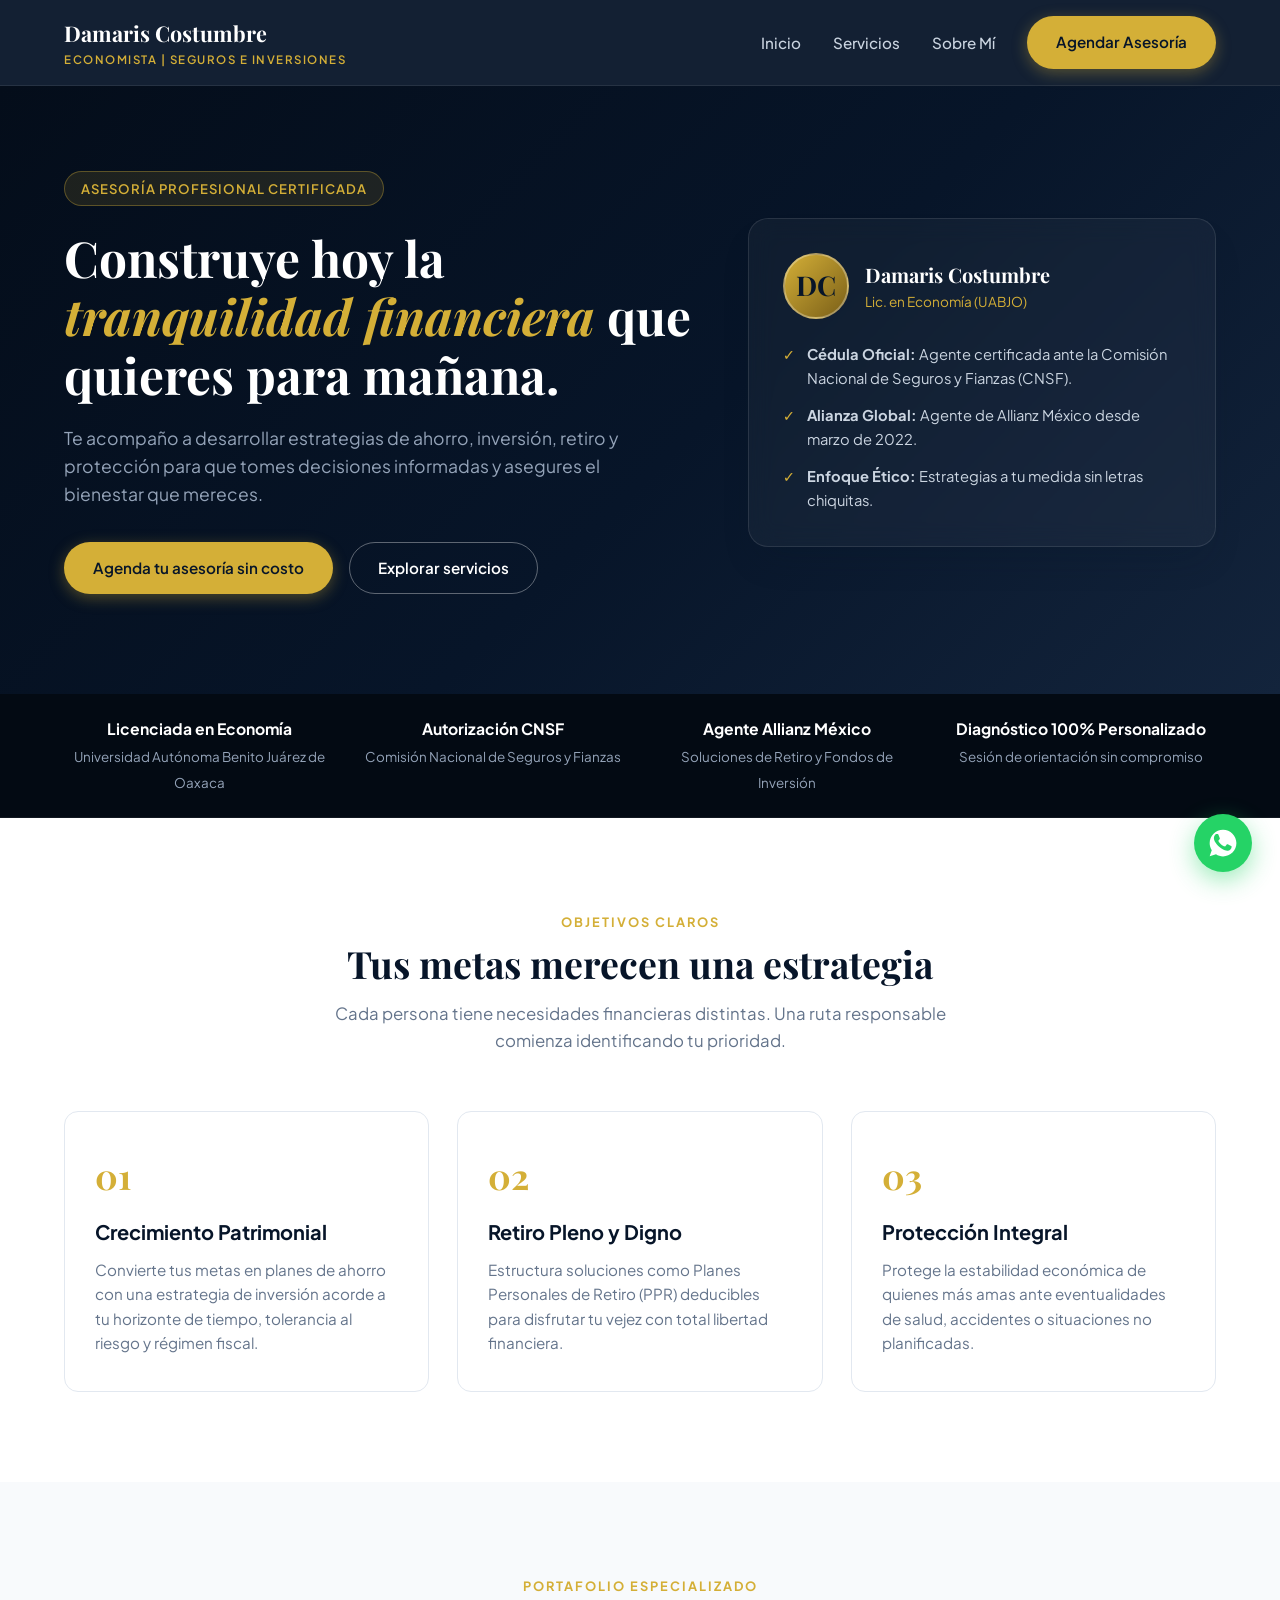
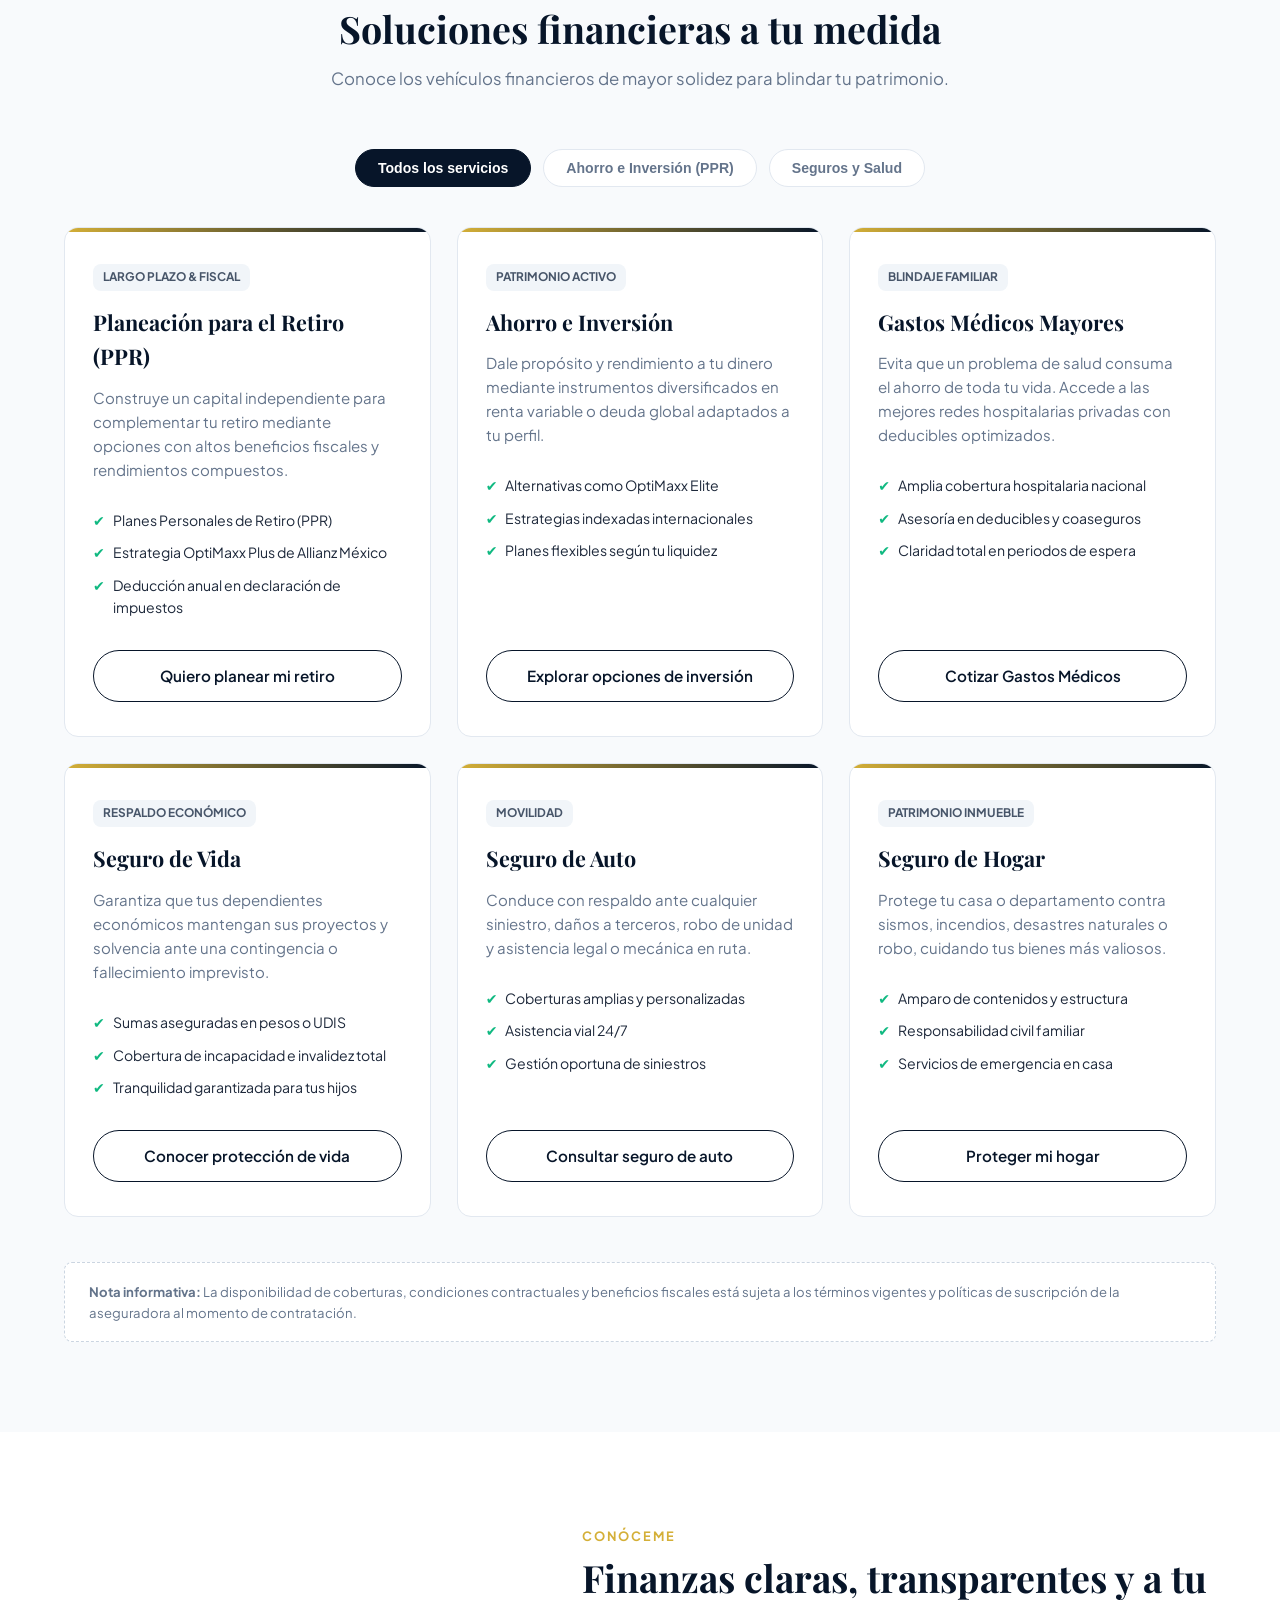
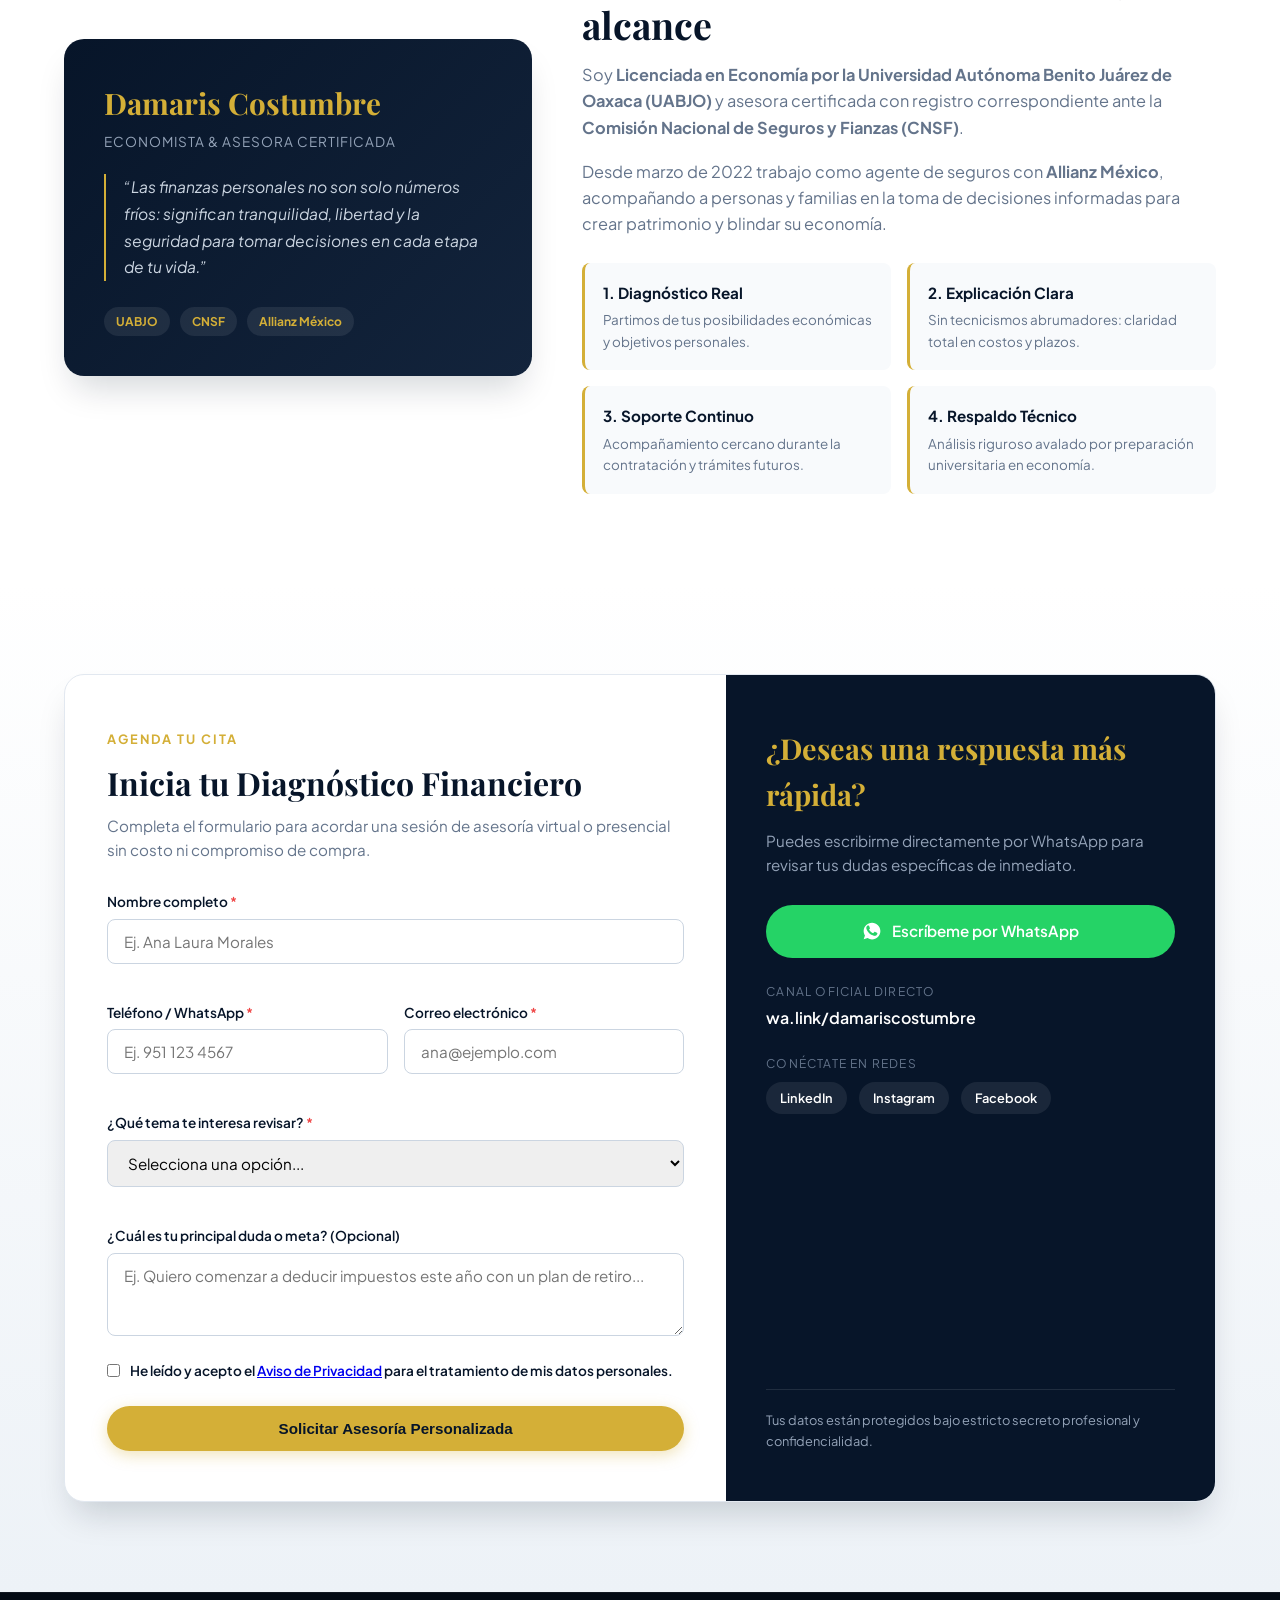
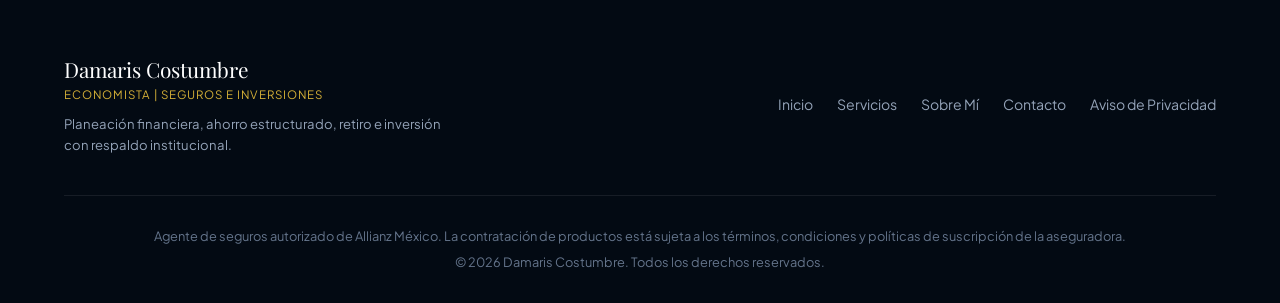
==== index.html @ a973e795 "Primer commit: Estructura inicial del proyecto" ====
<!DOCTYPE html>
<html lang="es-MX">
<head>
  <meta charset="UTF-8">
  <meta name="viewport" content="width=device-width, initial-scale=1.0, minimum-scale=1.0">
  <meta http-equiv="X-UA-Compatible" content="IE=edge">

  <!-- SEO Primario -->
  <title>Damaris Costumbre | Economista y Asesora en Seguros e Inversiones</title>
  <meta name="description" content="Asesoría financiera estratégica en retiro (PPR), fondos de inversión, seguros de vida y gastos médicos mayores en México. Agente certificada CNSF y Allianz México.">
  <meta name="keywords" content="Damaris Costumbre, economista, asesor de seguros, planes de retiro, PPR, Allianz Mexico, OptiMaxx Plus, seguros de gastos medicos mayores, seguros de vida Oaxaca, asesor financiero">
  <meta name="author" content="Damaris Costumbre">
  <meta name="robots" content="index, follow">
  <link rel="canonical" href="https://damariscostumbre.com/">

  <!-- Open Graph (Facebook, WhatsApp, LinkedIn) -->
  <meta property="og:type" content="website">
  <meta property="og:locale" content="es_MX">
  <meta property="og:site_name" content="Damaris Costumbre">
  <meta property="og:url" content="https://damariscostumbre.com/">
  <meta property="og:title" content="Damaris Costumbre | Asesoría en Seguros, Inversiones y Retiro">
  <meta property="og:description" content="Construye hoy tu tranquilidad financiera. Diagnóstico personalizado en ahorro, retiro deducible (PPR) y protección familiar.">
  <meta property="og:image" content="https://damariscostumbre.com/og-image.jpg">
  <meta property="og:image:width" content="1200">
  <meta property="og:image:height" content="630">

  <!-- Twitter Card -->
  <meta name="twitter:card" content="summary_large_image">
  <meta name="twitter:title" content="Damaris Costumbre | Economista y Asesora Financiera">
  <meta name="twitter:description" content="Estrategias de inversión, retiro y protección con respaldo de Allianz México y certificación CNSF.">
  <meta name="twitter:image" content="https://damariscostumbre.com/og-image.jpg">

  <!-- Optimización de recursos y fuentes -->
  <link rel="preconnect" href="https://fonts.googleapis.com">
  <link rel="preconnect" href="https://fonts.gstatic.com" crossorigin>
  <link href="https://fonts.googleapis.com/css2?family=Playfair+Display:ital,wght@0,600;0,700;1,400&family=Plus+Jakarta+Sans:wght@300;400;500;600;700&display=swap" rel="stylesheet">
  
  <!-- Estilos CSS Externos -->
  <link rel="stylesheet" href="styles.css">

  <!-- Marcado Estructurado JSON-LD (Schema.org) para Google -->
  <script type="application/ld+json">
  {
    "@context": "https://schema.org",
    "@type": "FinancialService",
    "name": "Damaris Costumbre - Economista y Asesora en Seguros e Inversiones",
    "image": "https://damariscostumbre.com/og-image.jpg",
    "url": "https://damariscostumbre.com",
    "telephone": "+529511234567",
    "priceRange": "$$",
    "address": {
      "@type": "PostalAddress",
      "addressLocality": "Oaxaca",
      "addressCountry": "MX"
    },
    "description": "Asesoría patrimonial integral, planes personales de retiro (PPR), seguro de gastos médicos mayores y protección de vida.",
    "founder": {
      "@type": "Person",
      "name": "Damaris Costumbre",
      "jobTitle": "Economista y Agente de Seguros",
      "alumniOf": "Universidad Autónoma Benito Juárez de Oaxaca"
    },
    "knowsAbout": ["Planes Personales de Retiro", "OptiMaxx Plus", "Seguros de Vida", "Gastos Médicos Mayores"]
  }
  </script>
</head>
<body>

  <!-- NAVEGACIÓN -->
  <header class="header" role="banner">
    <div class="container nav-container">
      <a href="#inicio" class="logo" aria-label="Ir al inicio de Damaris Costumbre">
        <span class="logo-name">Damaris Costumbre</span>
        <span class="logo-role">Economista | Seguros e Inversiones</span>
      </a>

      <!-- Botón de Menú Móvil -->
      <button class="nav-toggle" id="navToggle" aria-label="Abrir menú de navegación" aria-expanded="false">
        <span></span>
        <span></span>
        <span></span>
      </button>

      <nav class="nav-menu" id="navMenu" role="navigation" aria-label="Menú principal">
        <ul class="nav-list">
          <li><a href="#inicio" class="nav-link">Inicio</a></li>
          <li><a href="#servicios" class="nav-link">Servicios</a></li>
          <li><a href="#sobre-mi" class="nav-link">Sobre Mí</a></li>
          <li><a href="#contacto" class="btn btn-gold nav-cta">Agendar Asesoría</a></li>
        </ul>
      </nav>
    </div>
  </header>

  <main role="main">
    
    <!-- 1. HERO SECTION -->
    <section id="inicio" class="hero" aria-labelledby="hero-title">
      <div class="container hero-grid">
        <div class="hero-content">
          <div class="badge-trust">Asesoría Profesional Certificada</div>
          <h1 id="hero-title">Construye hoy la <span class="highlight-text">tranquilidad financiera</span> que quieres para mañana.</h1>
          <p class="hero-lead">Te acompaño a desarrollar estrategias de ahorro, inversión, retiro y protección para que tomes decisiones informadas y asegures el bienestar que mereces.</p>
          <div class="hero-buttons">
            <a href="#contacto" class="btn btn-gold">Agenda tu asesoría sin costo</a>
            <a href="#servicios" class="btn btn-outline">Explorar servicios</a>
          </div>
        </div>

        <div class="hero-card-col">
          <aside class="advisor-card" aria-label="Credenciales del asesor">
            <div class="advisor-header">
              <div class="avatar-badge" aria-hidden="true">DC</div>
              <div>
                <h2 class="advisor-name">Damaris Costumbre</h2>
                <p class="advisor-title">Lic. en Economía (UABJO)</p>
              </div>
            </div>
            <ul class="advisor-credentials">
              <li>
                <span class="check-icon" aria-hidden="true">✓</span>
                <span><strong>Cédula Oficial:</strong> Agente certificada ante la Comisión Nacional de Seguros y Fianzas (CNSF).</span>
              </li>
              <li>
                <span class="check-icon" aria-hidden="true">✓</span>
                <span><strong>Alianza Global:</strong> Agente de Allianz México desde marzo de 2022.</span>
              </li>
              <li>
                <span class="check-icon" aria-hidden="true">✓</span>
                <span><strong>Enfoque Ético:</strong> Estrategias a tu medida sin letras chiquitas.</span>
              </li>
            </ul>
          </aside>
        </div>
      </div>
    </section>

    <!-- BARRA DE CREDENCIALES -->
    <div class="authority-bar" role="region" aria-label="Respaldo profesional">
      <div class="container authority-grid">
        <div class="authority-item">
          <strong>Licenciada en Economía</strong>
          <span>Universidad Autónoma Benito Juárez de Oaxaca</span>
        </div>
        <div class="authority-item">
          <strong>Autorización CNSF</strong>
          <span>Comisión Nacional de Seguros y Fianzas</span>
        </div>
        <div class="authority-item">
          <strong>Agente Allianz México</strong>
          <span>Soluciones de Retiro y Fondos de Inversión</span>
        </div>
        <div class="authority-item">
          <strong>Diagnóstico 100% Personalizado</strong>
          <span>Sesión de orientación sin compromiso</span>
        </div>
      </div>
    </div>

    <!-- 2. PILARES / METAS -->
    <section class="section" aria-labelledby="metas-heading">
      <div class="container">
        <header class="section-header">
          <span class="section-tag">Objetivos Claros</span>
          <h2 id="metas-heading" class="section-title">Tus metas merecen una estrategia</h2>
          <p class="section-subtitle">Cada persona tiene necesidades financieras distintas. Una ruta responsable comienza identificando tu prioridad.</p>
        </header>

        <div class="metas-grid">
          <article class="meta-card">
            <span class="meta-step" aria-hidden="true">01</span>
            <h3>Crecimiento Patrimonial</h3>
            <p>Convierte tus metas en planes de ahorro con una estrategia de inversión acorde a tu horizonte de tiempo, tolerancia al riesgo y régimen fiscal.</p>
          </article>

          <article class="meta-card">
            <span class="meta-step" aria-hidden="true">02</span>
            <h3>Retiro Pleno y Digno</h3>
            <p>Estructura soluciones como Planes Personales de Retiro (PPR) deducibles para disfrutar tu vejez con total libertad financiera.</p>
          </article>

          <article class="meta-card">
            <span class="meta-step" aria-hidden="true">03</span>
            <h3>Protección Integral</h3>
            <p>Protege la estabilidad económica de quienes más amas ante eventualidades de salud, accidentes o situaciones no planificadas.</p>
          </article>
        </div>
      </div>
    </section>

    <!-- 3. SERVICIOS FINANCIEROS -->
    <section id="servicios" class="section bg-light" aria-labelledby="servicios-heading">
      <div class="container">
        <header class="section-header">
          <span class="section-tag">Portafolio Especializado</span>
          <h2 id="servicios-heading" class="section-title">Soluciones financieras a tu medida</h2>
          <p class="section-subtitle">Conoce los vehículos financieros de mayor solidez para blindar tu patrimonio.</p>
        </header>

        <!-- Filtros de Categoría -->
        <div class="services-filter" role="tablist" aria-label="Filtrar servicios">
          <button class="filter-tab active" data-filter="all" role="tab" aria-selected="true">Todos los servicios</button>
          <button class="filter-tab" data-filter="crecimiento" role="tab" aria-selected="false">Ahorro e Inversión (PPR)</button>
          <button class="filter-tab" data-filter="proteccion" role="tab" aria-selected="false">Seguros y Salud</button>
        </div>

        <div class="services-grid" id="servicesGrid">
          
          <!-- Retiro -->
          <article class="service-box" data-category="crecimiento">
            <div class="service-body">
              <span class="service-badge">Largo Plazo & Fiscal</span>
              <h3>Planeación para el Retiro (PPR)</h3>
              <p>Construye un capital independiente para complementar tu retiro mediante opciones con altos beneficios fiscales y rendimientos compuestos.</p>
              <ul class="feature-checklist">
                <li>Planes Personales de Retiro (PPR)</li>
                <li>Estrategia OptiMaxx Plus de Allianz México</li>
                <li>Deducción anual en declaración de impuestos</li>
              </ul>
            </div>
            <a href="#contacto" class="btn btn-secondary service-action" data-service="Planeación para el Retiro">Quiero planear mi retiro</a>
          </article>

          <!-- Ahorro e Inversión -->
          <article class="service-box" data-category="crecimiento">
            <div class="service-body">
              <span class="service-badge">Patrimonio Activo</span>
              <h3>Ahorro e Inversión</h3>
              <p>Dale propósito y rendimiento a tu dinero mediante instrumentos diversificados en renta variable o deuda global adaptados a tu perfil.</p>
              <ul class="feature-checklist">
                <li>Alternativas como OptiMaxx Elite</li>
                <li>Estrategias indexadas internacionales</li>
                <li>Planes flexibles según tu liquidez</li>
              </ul>
            </div>
            <a href="#contacto" class="btn btn-secondary service-action" data-service="Ahorro e Inversión">Explorar opciones de inversión</a>
          </article>

          <!-- Gastos Médicos Mayores -->
          <article class="service-box" data-category="proteccion">
            <div class="service-body">
              <span class="service-badge">Blindaje Familiar</span>
              <h3>Gastos Médicos Mayores</h3>
              <p>Evita que un problema de salud consuma el ahorro de toda tu vida. Accede a las mejores redes hospitalarias privadas con deducibles optimizados.</p>
              <ul class="feature-checklist">
                <li>Amplia cobertura hospitalaria nacional</li>
                <li>Asesoría en deducibles y coaseguros</li>
                <li>Claridad total en periodos de espera</li>
              </ul>
            </div>
            <a href="#contacto" class="btn btn-secondary service-action" data-service="Gastos Médicos Mayores">Cotizar Gastos Médicos</a>
          </article>

          <!-- Seguro de Vida -->
          <article class="service-box" data-category="proteccion">
            <div class="service-body">
              <span class="service-badge">Respaldo Económico</span>
              <h3>Seguro de Vida</h3>
              <p>Garantiza que tus dependientes económicos mantengan sus proyectos y solvencia ante una contingencia o fallecimiento imprevisto.</p>
              <ul class="feature-checklist">
                <li>Sumas aseguradas en pesos o UDIS</li>
                <li>Cobertura de incapacidad e invalidez total</li>
                <li>Tranquilidad garantizada para tus hijos</li>
              </ul>
            </div>
            <a href="#contacto" class="btn btn-secondary service-action" data-service="Seguro de Vida">Conocer protección de vida</a>
          </article>

          <!-- Seguro de Auto -->
          <article class="service-box" data-category="proteccion">
            <div class="service-body">
              <span class="service-badge">Movilidad</span>
              <h3>Seguro de Auto</h3>
              <p>Conduce con respaldo ante cualquier siniestro, daños a terceros, robo de unidad y asistencia legal o mecánica en ruta.</p>
              <ul class="feature-checklist">
                <li>Coberturas amplias y personalizadas</li>
                <li>Asistencia vial 24/7</li>
                <li>Gestión oportuna de siniestros</li>
              </ul>
            </div>
            <a href="#contacto" class="btn btn-secondary service-action" data-service="Seguro de Auto">Consultar seguro de auto</a>
          </article>

          <!-- Seguro de Hogar -->
          <article class="service-box" data-category="proteccion">
            <div class="service-body">
              <span class="service-badge">Patrimonio Inmueble</span>
              <h3>Seguro de Hogar</h3>
              <p>Protege tu casa o departamento contra sismos, incendios, desastres naturales o robo, cuidando tus bienes más valiosos.</p>
              <ul class="feature-checklist">
                <li>Amparo de contenidos y estructura</li>
                <li>Responsabilidad civil familiar</li>
                <li>Servicios de emergencia en casa</li>
              </ul>
            </div>
            <a href="#contacto" class="btn btn-secondary service-action" data-service="Seguro de Hogar">Proteger mi hogar</a>
          </article>

        </div>

        <aside class="legal-box" role="note">
          <p><strong>Nota informativa:</strong> La disponibilidad de coberturas, condiciones contractuales y beneficios fiscales está sujeta a los términos vigentes y políticas de suscripción de la aseguradora al momento de contratación.</p>
        </aside>
      </div>
    </section>

    <!-- 4. SOBRE MÍ -->
    <section id="sobre-mi" class="section" aria-labelledby="about-heading">
      <div class="container about-layout">
        <div class="about-card-wrapper">
          <div class="about-highlight-box">
            <h3 class="highlight-name">Damaris Costumbre</h3>
            <span class="highlight-sub">Economista & Asesora Certificada</span>
            <blockquote class="about-quote">
              “Las finanzas personales no son solo números fríos: significan tranquilidad, libertad y la seguridad para tomar decisiones en cada etapa de tu vida.”
            </blockquote>
            <div class="about-tags">
              <span>UABJO</span>
              <span>CNSF</span>
              <span>Allianz México</span>
            </div>
          </div>
        </div>

        <div class="about-text-content">
          <span class="section-tag">Conóceme</span>
          <h2 id="about-heading" class="section-title">Finanzas claras, transparentes y a tu alcance</h2>
          <p>Soy <strong>Licenciada en Economía por la Universidad Autónoma Benito Juárez de Oaxaca (UABJO)</strong> y asesora certificada con registro correspondiente ante la <strong>Comisión Nacional de Seguros y Fianzas (CNSF)</strong>.</p>
          <p>Desde marzo de 2022 trabajo como agente de seguros con <strong>Allianz México</strong>, acompañando a personas y familias en la toma de decisiones informadas para crear patrimonio y blindar su economía.</p>
          
          <div class="pillars-container">
            <div class="pillar-item">
              <h4>1. Diagnóstico Real</h4>
              <p>Partimos de tus posibilidades económicas y objetivos personales.</p>
            </div>
            <div class="pillar-item">
              <h4>2. Explicación Clara</h4>
              <p>Sin tecnicismos abrumadores: claridad total en costos y plazos.</p>
            </div>
            <div class="pillar-item">
              <h4>3. Soporte Continuo</h4>
              <p>Acompañamiento cercano durante la contratación y trámites futuros.</p>
            </div>
            <div class="pillar-item">
              <h4>4. Respaldo Técnico</h4>
              <p>Análisis riguroso avalado por preparación universitaria en economía.</p>
            </div>
          </div>
        </div>
      </div>
    </section>

    <!-- 5. AGENDA / CONTACTO -->
    <section id="contacto" class="section bg-gradient" aria-labelledby="contacto-heading">
      <div class="container">
        <div class="conversion-card">
          
          <!-- Columna Formulario -->
          <div class="form-container">
            <header>
              <span class="section-tag">Agenda tu cita</span>
              <h2 id="contacto-heading" class="form-title">Inicia tu Diagnóstico Financiero</h2>
              <p class="form-subtitle">Completa el formulario para acordar una sesión de asesoría virtual o presencial sin costo ni compromiso de compra.</p>
            </header>

            <form id="contactForm" novalidate>
              <div class="form-field">
                <label for="fullName">Nombre completo <span class="req">*</span></label>
                <input type="text" id="fullName" name="fullName" required placeholder="Ej. Ana Laura Morales" autocomplete="name">
                <span class="field-error" id="error-fullName"></span>
              </div>

              <div class="form-row">
                <div class="form-field">
                  <label for="phone">Teléfono / WhatsApp <span class="req">*</span></label>
                  <input type="tel" id="phone" name="phone" required placeholder="Ej. 951 123 4567" autocomplete="tel">
                  <span class="field-error" id="error-phone"></span>
                </div>

                <div class="form-field">
                  <label for="email">Correo electrónico <span class="req">*</span></label>
                  <input type="email" id="email" name="email" required placeholder="ana@ejemplo.com" autocomplete="email">
                  <span class="field-error" id="error-email"></span>
                </div>
              </div>

              <div class="form-field">
                <label for="serviceInterest">¿Qué tema te interesa revisar? <span class="req">*</span></label>
                <select id="serviceInterest" name="serviceInterest" required>
                  <option value="">Selecciona una opción...</option>
                  <option value="Planeación para el Retiro">Planeación para el Retiro (PPR)</option>
                  <option value="Ahorro e Inversión">Estrategia de Ahorro e Inversión</option>
                  <option value="Gastos Médicos Mayores">Seguro de Gastos Médicos Mayores</option>
                  <option value="Seguro de Vida">Seguro de Vida / Protección Familiar</option>
                  <option value="Seguro de Auto">Seguro de Auto</option>
                  <option value="Seguro de Hogar">Seguro de Hogar</option>
                  <option value="Diagnóstico Integral">Diagnóstico Financiero Integral</option>
                </select>
                <span class="field-error" id="error-serviceInterest"></span>
              </div>

              <div class="form-field">
                <label for="userNotes">¿Cuál es tu principal duda o meta? (Opcional)</label>
                <textarea id="userNotes" name="userNotes" rows="3" placeholder="Ej. Quiero comenzar a deducir impuestos este año con un plan de retiro..."></textarea>
              </div>

              <div class="form-field checkbox-field">
                <input type="checkbox" id="privacyConsent" name="privacyConsent" required>
                <label for="privacyConsent">
                  He leído y acepto el <a href="javascript:void(0)" id="privacyTrigger">Aviso de Privacidad</a> para el tratamiento de mis datos personales.
                </label>
                <span class="field-error" id="error-privacyConsent"></span>
              </div>

              <button type="submit" class="btn btn-gold btn-full" id="submitBtn">
                <span>Solicitar Asesoría Personalizada</span>
              </button>
            </form>
          </div>

          <!-- Columna Enlaces Directos -->
          <div class="direct-channels">
            <div>
              <h3 class="channels-title">¿Deseas una respuesta más rápida?</h3>
              <p class="channels-desc">Puedes escribirme directamente por WhatsApp para revisar tus dudas específicas de inmediato.</p>

              <a href="https://wa.link/damariscostumbre" target="_blank" rel="noopener noreferrer" class="btn btn-whatsapp btn-full">
                <svg width="20" height="20" viewBox="0 0 24 24" fill="currentColor" aria-hidden="true"><path d="M12.031 2C6.49 2 2 6.49 2 12.031c0 1.97.57 3.81 1.56 5.37L2 22l4.76-1.52c1.5 1.01 3.29 1.58 5.27 1.58 5.54 0 10.03-4.49 10.03-10.03C22.06 6.49 17.57 2 12.031 2zm5.72 14.49c-.24.67-1.39 1.28-1.92 1.34-.51.06-1.16.08-3.74-.98-3.3-1.36-5.41-4.74-5.58-4.96-.16-.22-1.35-1.8-1.35-3.43 0-1.63.85-2.43 1.15-2.76.3-.33.66-.41.88-.41.22 0 .44 0 .63.01.2.01.47-.08.73.55.27.65.92 2.24 1 2.4.08.16.14.36.03.58-.11.22-.16.36-.33.55-.16.19-.34.42-.49.56-.16.16-.33.34-.14.67.19.33.84 1.39 1.8 2.25 1.24 1.1 2.28 1.44 2.61 1.6.33.16.52.14.71-.08.2-.22.82-.95 1.04-1.28.22-.33.44-.27.74-.16.3.11 1.92.9 2.25 1.06.33.16.55.24.63.38.08.14.08.82-.16 1.49z"/></svg>
                <span>Escríbeme por WhatsApp</span>
              </a>

              <div class="channel-group">
                <span class="channel-label">Canal Oficial Directo</span>
                <a href="https://wa.link/damariscostumbre" target="_blank" rel="noopener noreferrer" class="channel-link">wa.link/damariscostumbre</a>
              </div>

              <div class="channel-group">
                <span class="channel-label">Conéctate en Redes</span>
                <div class="social-pills">
                  <a href="#" class="social-circle" target="_blank" rel="noopener noreferrer" aria-label="Visitar perfil de LinkedIn">LinkedIn</a>
                  <a href="#" class="social-circle" target="_blank" rel="noopener noreferrer" aria-label="Visitar perfil de Instagram">Instagram</a>
                  <a href="#" class="social-circle" target="_blank" rel="noopener noreferrer" aria-label="Visitar perfil de Facebook">Facebook</a>
                </div>
              </div>
            </div>

            <footer class="channels-footer">
              <p>Tus datos están protegidos bajo estricto secreto profesional y confidencialidad.</p>
            </footer>
          </div>

        </div>
      </div>
    </section>

  </main>

  <!-- PIE DE PÁGINA (FOOTER) -->
  <footer class="site-footer" role="contentinfo">
    <div class="container">
      <div class="footer-primary">
        <div>
          <span class="footer-logo">Damaris Costumbre</span>
          <span class="footer-tagline">Economista | Seguros e Inversiones</span>
          <p class="footer-mission">Planeación financiera, ahorro estructurado, retiro e inversión con respaldo institucional.</p>
        </div>
        <nav class="footer-nav" aria-label="Enlaces del pie de página">
          <a href="#inicio">Inicio</a>
          <a href="#servicios">Servicios</a>
          <a href="#sobre-mi">Sobre Mí</a>
          <a href="#contacto">Contacto</a>
          <a href="javascript:void(0)" id="footerPrivacyTrigger">Aviso de Privacidad</a>
        </nav>
      </div>

      <div class="footer-secondary">
        <p>Agente de seguros autorizado de Allianz México. La contratación de productos está sujeta a los términos, condiciones y políticas de suscripción de la aseguradora.</p>
        <p class="copyright">&copy; <span id="currentYear"></span> Damaris Costumbre. Todos los derechos reservados.</p>
      </div>
    </div>
  </footer>

  <!-- BOTÓN FLOTANTE WHATSAPP -->
  <a href="https://wa.link/damariscostumbre" class="floating-wa" target="_blank" rel="noopener noreferrer" aria-label="Chatear por WhatsApp">
    <svg viewBox="0 0 24 24" aria-hidden="true"><path d="M12.031 2C6.49 2 2 6.49 2 12.031c0 1.97.57 3.81 1.56 5.37L2 22l4.76-1.52c1.5 1.01 3.29 1.58 5.27 1.58 5.54 0 10.03-4.49 10.03-10.03C22.06 6.49 17.57 2 12.031 2zm5.72 14.49c-.24.67-1.39 1.28-1.92 1.34-.51.06-1.16.08-3.74-.98-3.3-1.36-5.41-4.74-5.58-4.96-.16-.22-1.35-1.8-1.35-3.43 0-1.63.85-2.43 1.15-2.76.3-.33.66-.41.88-.41.22 0 .44 0 .63.01.2.01.47-.08.73.55.27.65.92 2.24 1 2.4.08.16.14.36.03.58-.11.22-.16.36-.33.55-.16.19-.34.42-.49.56-.16.16-.33.34-.14.67.19.33.84 1.39 1.8 2.25 1.24 1.1 2.28 1.44 2.61 1.6.33.16.52.14.71-.08.2-.22.82-.95 1.04-1.28.22-.33.44-.27.74-.16.3.11 1.92.9 2.25 1.06.33.16.55.24.63.38.08.14.08.82-.16 1.49z"/></svg>
  </a>

  <!-- MODAL DE PRIVACIDAD -->
  <aside class="modal" id="privacyModal" role="dialog" aria-modal="true" aria-labelledby="modalTitle" aria-hidden="true">
    <div class="modal-dialog">
      <button class="modal-close" id="modalCloseBtn" aria-label="Cerrar modal">&times;</button>
      <h3 id="modalTitle" class="modal-title">Aviso de Privacidad Integral</h3>
      <div class="modal-body">
        <p>Con fundamento en los artículos 15, 16 y demás aplicables de la <em>Ley Federal de Protección de Datos Personales en Posesión de los Particulares</em> (México), <strong>Damaris Costumbre</strong>, con domicilio profesional en el estado de Oaxaca y autorización como Agente de Seguros ante la CNSF, hace de su conocimiento que los datos recabados serán tratados con las siguientes finalidades primarias:</p>
        <ul>
          <li>Proveer la asesoría financiera y el diagnóstico patrimonial solicitado.</li>
          <li>Evaluar requerimientos de aseguramiento, inversión y retiro (PPR).</li>
          <li>Gestionar cotizaciones ante Allianz México y entidades autorizadas.</li>
        </ul>
        <p>Sus datos personales no serán compartidos, vendidos ni transferidos a terceros no vinculados con la gestión formal de las pólizas solicitadas expresamente por usted.</p>
        <p>Para el ejercicio de sus derechos ARCO (Acceso, Rectificación, Cancelación y Oposición), puede ponerse en contacto por medio de WhatsApp o al correo de contacto profesional.</p>
      </div>
    </div>
  </aside>

  <!-- Script JS Diferido -->
  <script src="script.js" defer></script>
</body>
</html>
---- styles.css ----
/* ==========================================================================
   1. VARIABLES & RESET
   ========================================================================== */
:root {
  --primary: #071529;
  --primary-light: #13243c;
  --accent: #d4af37;
  --accent-hover: #b89726;
  --accent-soft: rgba(212, 175, 55, 0.12);
  --emerald: #10b981;
  --danger: #ef4444;
  --text-dark: #1e293b;
  --text-muted: #64748b;
  --bg-light: #f8fafc;
  --white: #ffffff;
  --border: #e2e8f0;

  --shadow-sm: 0 2px 4px rgba(0, 0, 0, 0.04);
  --shadow-md: 0 10px 25px -5px rgba(0, 0, 0, 0.08);
  --shadow-lg: 0 20px 35px -10px rgba(7, 21, 41, 0.18);

  --radius-sm: 8px;
  --radius-md: 14px;
  --radius-lg: 20px;
  --radius-full: 9999px;

  --font-heading: 'Playfair Display', Georgia, serif;
  --font-body: 'Plus Jakarta Sans', system-ui, -apple-system, sans-serif;
  --transition: all 0.25s ease-in-out;
}

*, *::before, *::after {
  box-sizing: border-box;
  margin: 0;
  padding: 0;
}

html {
  scroll-behavior: smooth;
  font-size: 16px;
}

body {
  font-family: var(--font-body);
  color: var(--text-dark);
  background-color: var(--white);
  line-height: 1.6;
  -webkit-font-smoothing: antialiased;
  text-rendering: optimizeLegibility;
}

img, svg {
  display: block;
  max-width: 100%;
}

/* ==========================================================================
   2. TIPOGRAFÍA Y UTILIDADES
   ========================================================================== */
.container {
  width: 100%;
  max-width: 1200px;
  margin-inline: auto;
  padding-inline: 24px;
}

.section {
  padding-block: 90px;
}

.bg-light {
  background-color: var(--bg-light);
}

.bg-gradient {
  background: linear-gradient(180deg, var(--white) 0%, #edf2f7 100%);
}

.section-header {
  text-align: center;
  max-width: 680px;
  margin-inline: auto;
  margin-bottom: 56px;
}

.section-tag {
  display: inline-block;
  font-size: 0.8rem;
  letter-spacing: 2px;
  text-transform: uppercase;
  color: var(--accent);
  font-weight: 700;
  margin-bottom: 8px;
}

.section-title {
  font-family: var(--font-heading);
  font-size: 2.35rem;
  color: var(--primary);
  line-height: 1.25;
  margin-bottom: 14px;
}

.section-subtitle {
  color: var(--text-muted);
  font-size: 1.05rem;
}

/* ==========================================================================
   3. BOTONES
   ========================================================================== */
.btn {
  display: inline-flex;
  align-items: center;
  justify-content: center;
  gap: 10px;
  padding: 13px 28px;
  border-radius: var(--radius-full);
  font-size: 0.95rem;
  font-weight: 600;
  text-decoration: none;
  cursor: pointer;
  border: 1px solid transparent;
  transition: var(--transition);
}

.btn-gold {
  background-color: var(--accent);
  color: var(--primary);
  box-shadow: 0 4px 15px rgba(212, 175, 55, 0.35);
}

.btn-gold:hover {
  background-color: var(--accent-hover);
  color: var(--white);
  transform: translateY(-2px);
  box-shadow: 0 6px 20px rgba(212, 175, 55, 0.45);
}

.btn-outline {
  background: transparent;
  color: var(--white);
  border-color: rgba(255, 255, 255, 0.35);
}

.btn-outline:hover {
  border-color: var(--white);
  background-color: rgba(255, 255, 255, 0.08);
  transform: translateY(-2px);
}

.btn-secondary {
  background: var(--white);
  color: var(--primary);
  border: 1.5px solid var(--primary);
}

.btn-secondary:hover {
  background: var(--primary);
  color: var(--white);
}

.btn-whatsapp {
  background-color: #25D366;
  color: var(--white);
}

.btn-whatsapp:hover {
  background-color: #1eb857;
  transform: translateY(-2px);
}

.btn-full {
  width: 100%;
}

/* ==========================================================================
   4. HEADER & NAV
   ========================================================================== */
.header {
  position: sticky;
  top: 0;
  z-index: 1000;
  background-color: rgba(7, 21, 41, 0.95);
  backdrop-filter: blur(12px);
  -webkit-backdrop-filter: blur(12px);
  border-bottom: 1px solid rgba(255, 255, 255, 0.08);
  padding-block: 16px;
}

.nav-container {
  display: flex;
  align-items: center;
  justify-content: space-between;
}

.logo {
  text-decoration: none;
}

.logo-name {
  display: block;
  font-family: var(--font-heading);
  font-size: 1.35rem;
  font-weight: 700;
  color: var(--white);
}

.logo-role {
  display: block;
  font-size: 0.72rem;
  letter-spacing: 1.5px;
  text-transform: uppercase;
  color: var(--accent);
  font-weight: 600;
}

.nav-list {
  display: flex;
  align-items: center;
  gap: 32px;
  list-style: none;
}

.nav-link {
  color: #cbd5e1;
  text-decoration: none;
  font-size: 0.95rem;
  font-weight: 500;
  transition: var(--transition);
}

.nav-link:hover {
  color: var(--accent);
}

.nav-toggle {
  display: none;
  flex-direction: column;
  gap: 5px;
  background: none;
  border: none;
  cursor: pointer;
  padding: 6px;
}

.nav-toggle span {
  width: 25px;
  height: 2px;
  background-color: var(--white);
  transition: var(--transition);
}

/* ==========================================================================
   5. HERO
   ========================================================================== */
.hero {
  background: linear-gradient(135deg, #040d1a 0%, var(--primary) 55%, var(--primary-light) 100%);
  color: var(--white);
  padding-block: 85px 100px;
  position: relative;
  overflow: hidden;
}

.hero-grid {
  display: grid;
  grid-template-columns: 1.15fr 0.85fr;
  gap: 50px;
  align-items: center;
}

.badge-trust {
  display: inline-block;
  background-color: var(--accent-soft);
  border: 1px solid rgba(212, 175, 55, 0.35);
  color: var(--accent);
  padding: 6px 16px;
  border-radius: var(--radius-full);
  font-size: 0.82rem;
  font-weight: 600;
  letter-spacing: 1px;
  text-transform: uppercase;
  margin-bottom: 22px;
}

.hero h1 {
  font-family: var(--font-heading);
  font-size: 3.1rem;
  line-height: 1.18;
  margin-bottom: 20px;
}

.highlight-text {
  color: var(--accent);
  font-style: italic;
}

.hero-lead {
  font-size: 1.1rem;
  color: #94a3b8;
  max-width: 560px;
  margin-bottom: 34px;
}

.hero-buttons {
  display: flex;
  gap: 16px;
  flex-wrap: wrap;
}

.advisor-card {
  background-color: rgba(255, 255, 255, 0.04);
  border: 1px solid rgba(255, 255, 255, 0.1);
  backdrop-filter: blur(12px);
  padding: 34px;
  border-radius: var(--radius-lg);
  box-shadow: var(--shadow-lg);
}

.advisor-header {
  display: flex;
  align-items: center;
  gap: 16px;
  margin-bottom: 24px;
}

.avatar-badge {
  width: 66px;
  height: 66px;
  border-radius: var(--radius-full);
  background: linear-gradient(135deg, var(--accent), #7a5f18);
  display: flex;
  align-items: center;
  justify-content: center;
  font-family: var(--font-heading);
  font-size: 1.7rem;
  font-weight: 700;
  color: var(--primary);
  border: 2px solid rgba(255, 255, 255, 0.3);
}

.advisor-name {
  font-size: 1.25rem;
  color: var(--white);
  font-family: var(--font-heading);
}

.advisor-title {
  color: var(--accent);
  font-size: 0.85rem;
}

.advisor-credentials {
  list-style: none;
  display: flex;
  flex-direction: column;
  gap: 14px;
}

.advisor-credentials li {
  display: flex;
  gap: 12px;
  font-size: 0.92rem;
  color: #cbd5e1;
}

.check-icon {
  color: var(--accent);
  font-weight: bold;
}

/* ==========================================================================
   6. AUTHORITY BAR
   ========================================================================== */
.authority-bar {
  background-color: #030a13;
  border-bottom: 1px solid rgba(255, 255, 255, 0.06);
  padding-block: 22px;
}

.authority-grid {
  display: grid;
  grid-template-columns: repeat(4, 1fr);
  gap: 24px;
  text-align: center;
}

.authority-item strong {
  display: block;
  color: var(--white);
  font-size: 0.98rem;
  margin-bottom: 2px;
}

.authority-item span {
  color: #94a3b8;
  font-size: 0.84rem;
}

/* ==========================================================================
   7. METAS SECTION
   ========================================================================== */
.metas-grid {
  display: grid;
  grid-template-columns: repeat(3, 1fr);
  gap: 28px;
}

.meta-card {
  background: var(--white);
  padding: 36px 30px;
  border-radius: var(--radius-md);
  border: 1px solid var(--border);
  transition: var(--transition);
}

.meta-card:hover {
  transform: translateY(-5px);
  border-color: rgba(212, 175, 55, 0.5);
  box-shadow: var(--shadow-md);
}

.meta-step {
  font-family: var(--font-heading);
  font-size: 2.2rem;
  font-weight: 700;
  color: var(--accent);
  display: block;
  margin-bottom: 12px;
}

.meta-card h3 {
  font-size: 1.25rem;
  color: var(--primary);
  margin-bottom: 10px;
}

.meta-card p {
  color: var(--text-muted);
  font-size: 0.95rem;
}

/* ==========================================================================
   8. SERVICIOS & FILTROS
   ========================================================================== */
.services-filter {
  display: flex;
  justify-content: center;
  gap: 12px;
  margin-bottom: 40px;
  flex-wrap: wrap;
}

.filter-tab {
  background: var(--white);
  border: 1px solid var(--border);
  padding: 10px 22px;
  border-radius: var(--radius-full);
  font-weight: 600;
  font-size: 0.88rem;
  color: var(--text-muted);
  cursor: pointer;
  transition: var(--transition);
}

.filter-tab.active, .filter-tab:hover {
  background-color: var(--primary);
  color: var(--white);
  border-color: var(--primary);
}

.services-grid {
  display: grid;
  grid-template-columns: repeat(3, 1fr);
  gap: 26px;
}

.service-box {
  background: var(--white);
  border-radius: var(--radius-md);
  border: 1px solid var(--border);
  padding: 34px 28px;
  display: flex;
  flex-direction: column;
  justify-content: space-between;
  position: relative;
  overflow: hidden;
  transition: var(--transition);
}

.service-box:hover {
  transform: translateY(-4px);
  box-shadow: var(--shadow-md);
}

.service-box::before {
  content: "";
  position: absolute;
  top: 0;
  left: 0;
  width: 100%;
  height: 4px;
  background: linear-gradient(90deg, var(--accent), var(--primary));
}

.service-badge {
  display: inline-block;
  font-size: 0.74rem;
  font-weight: 700;
  text-transform: uppercase;
  padding: 4px 10px;
  border-radius: var(--radius-sm);
  background-color: #f1f5f9;
  color: #475569;
  margin-bottom: 14px;
}

.service-box h3 {
  font-family: var(--font-heading);
  font-size: 1.35rem;
  color: var(--primary);
  margin-bottom: 12px;
}

.service-box p {
  color: var(--text-muted);
  font-size: 0.94rem;
  margin-bottom: 22px;
}

.feature-checklist {
  list-style: none;
  margin-bottom: 26px;
}

.feature-checklist li {
  font-size: 0.88rem;
  padding-block: 5px;
  display: flex;
  gap: 8px;
}

.feature-checklist li::before {
  content: "✔";
  color: var(--emerald);
  font-weight: bold;
}

.legal-box {
  background: var(--white);
  border: 1px dashed #cbd5e1;
  padding: 18px 24px;
  border-radius: var(--radius-sm);
  margin-top: 45px;
  font-size: 0.82rem;
  color: var(--text-muted);
}

/* ==========================================================================
   9. SOBRE MÍ
   ========================================================================== */
.about-layout {
  display: grid;
  grid-template-columns: 0.85fr 1.15fr;
  gap: 50px;
  align-items: center;
}

.about-highlight-box {
  background: linear-gradient(135deg, var(--primary) 0%, var(--primary-light) 100%);
  color: var(--white);
  padding: 40px;
  border-radius: var(--radius-lg);
  box-shadow: var(--shadow-lg);
}

.highlight-name {
  font-family: var(--font-heading);
  font-size: 1.85rem;
  color: var(--accent);
  margin-bottom: 4px;
}

.highlight-sub {
  font-size: 0.85rem;
  text-transform: uppercase;
  letter-spacing: 1px;
  color: #94a3b8;
  display: block;
  margin-bottom: 22px;
}

.about-quote {
  font-size: 0.98rem;
  color: #cbd5e1;
  font-style: italic;
  line-height: 1.7;
  border-left: 2px solid var(--accent);
  padding-left: 18px;
  margin-bottom: 26px;
}

.about-tags {
  display: flex;
  gap: 10px;
  flex-wrap: wrap;
}

.about-tags span {
  font-size: 0.75rem;
  font-weight: 700;
  padding: 5px 12px;
  background-color: rgba(255, 255, 255, 0.08);
  border-radius: var(--radius-full);
  color: var(--accent);
}

.about-text-content p {
  color: var(--text-muted);
  font-size: 1.02rem;
  margin-bottom: 18px;
}

.pillars-container {
  display: grid;
  grid-template-columns: 1fr 1fr;
  gap: 16px;
  margin-top: 26px;
}

.pillar-item {
  background: var(--bg-light);
  padding: 18px;
  border-radius: var(--radius-sm);
  border-left: 3px solid var(--accent);
}

.pillar-item h4 {
  font-size: 0.95rem;
  color: var(--primary);
  margin-bottom: 4px;
}

.pillar-item p {
  font-size: 0.84rem;
  margin-bottom: 0;
}

/* ==========================================================================
   10. FORMULARIO & CONVERSIÓN
   ========================================================================== */
.conversion-card {
  background: var(--white);
  border-radius: var(--radius-lg);
  box-shadow: var(--shadow-lg);
  border: 1px solid var(--border);
  overflow: hidden;
  display: grid;
  grid-template-columns: 1.15fr 0.85fr;
}

.form-container {
  padding: 50px 42px;
}

.form-title {
  font-family: var(--font-heading);
  font-size: 2rem;
  color: var(--primary);
  margin-bottom: 6px;
}

.form-subtitle {
  color: var(--text-muted);
  font-size: 0.95rem;
  margin-bottom: 28px;
}

.form-field {
  margin-bottom: 18px;
}

.form-row {
  display: grid;
  grid-template-columns: 1fr 1fr;
  gap: 16px;
}

.form-field label {
  display: block;
  font-size: 0.85rem;
  font-weight: 600;
  margin-bottom: 6px;
  color: var(--primary);
}

.req {
  color: var(--danger);
}

.form-field input,
.form-field select,
.form-field textarea {
  width: 100%;
  padding: 12px 16px;
  border: 1px solid #cbd5e1;
  border-radius: var(--radius-sm);
  font-family: inherit;
  font-size: 0.95rem;
  transition: var(--transition);
}

.form-field input:focus,
.form-field select:focus,
.form-field textarea:focus {
  outline: none;
  border-color: var(--primary);
  box-shadow: 0 0 0 3px rgba(7, 21, 41, 0.12);
}

.checkbox-field {
  display: flex;
  align-items: flex-start;
  gap: 10px;
  font-size: 0.82rem;
  color: var(--text-muted);
}

.checkbox-field input {
  width: auto;
  margin-top: 4px;
}

.field-error {
  display: block;
  color: var(--danger);
  font-size: 0.75rem;
  margin-top: 4px;
  min-height: 16px;
}

.direct-channels {
  background-color: var(--primary);
  color: var(--white);
  padding: 50px 40px;
  display: flex;
  flex-direction: column;
  justify-content: space-between;
}

.channels-title {
  font-family: var(--font-heading);
  font-size: 1.8rem;
  color: var(--accent);
  margin-bottom: 12px;
}

.channels-desc {
  color: #94a3b8;
  font-size: 0.95rem;
  margin-bottom: 28px;
}

.channel-group {
  margin-top: 24px;
}

.channel-label {
  display: block;
  font-size: 0.75rem;
  text-transform: uppercase;
  letter-spacing: 1.2px;
  color: #64748b;
  margin-bottom: 4px;
}

.channel-link {
  color: var(--white);
  text-decoration: none;
  font-weight: 600;
  transition: var(--transition);
}

.channel-link:hover {
  color: var(--accent);
}

.social-pills {
  display: flex;
  gap: 12px;
  margin-top: 8px;
}

.social-circle {
  display: inline-block;
  padding: 6px 14px;
  border-radius: var(--radius-full);
  background-color: rgba(255, 255, 255, 0.08);
  color: var(--white);
  text-decoration: none;
  font-size: 0.8rem;
  font-weight: 600;
  transition: var(--transition);
}

.social-circle:hover {
  background-color: var(--accent);
  color: var(--primary);
}

.channels-footer {
  border-top: 1px solid rgba(255, 255, 255, 0.1);
  padding-top: 20px;
  font-size: 0.8rem;
  color: #94a3b8;
}

/* ==========================================================================
   11. FOOTER
   ========================================================================== */
.site-footer {
  background-color: #030a13;
  color: #94a3b8;
  padding-block: 60px 30px;
  border-top: 1px solid rgba(255, 255, 255, 0.06);
}

.footer-primary {
  display: flex;
  justify-content: space-between;
  align-items: center;
  flex-wrap: wrap;
  gap: 24px;
  padding-bottom: 40px;
  border-bottom: 1px solid rgba(255, 255, 255, 0.08);
  margin-bottom: 30px;
}

.footer-logo {
  display: block;
  font-family: var(--font-heading);
  font-size: 1.3rem;
  color: var(--white);
}

.footer-tagline {
  display: block;
  font-size: 0.72rem;
  color: var(--accent);
  letter-spacing: 1px;
  text-transform: uppercase;
}

.footer-mission {
  font-size: 0.82rem;
  margin-top: 8px;
  max-width: 400px;
}

.footer-nav {
  display: flex;
  gap: 24px;
}

.footer-nav a {
  color: #94a3b8;
  text-decoration: none;
  font-size: 0.88rem;
  transition: var(--transition);
}

.footer-nav a:hover {
  color: var(--accent);
}

.footer-secondary {
  text-align: center;
  font-size: 0.8rem;
  color: #64748b;
}

.copyright {
  margin-top: 6px;
}

/* ==========================================================================
   12. BOTÓN FLOTANTE & MODAL
   ========================================================================== */
.floating-wa {
  position: fixed;
  bottom: 28px;
  right: 28px;
  z-index: 999;
  width: 58px;
  height: 58px;
  border-radius: var(--radius-full);
  background-color: #25D366;
  color: var(--white);
  display: flex;
  align-items: center;
  justify-content: center;
  box-shadow: 0 8px 24px rgba(37, 211, 102, 0.45);
  transition: transform 0.25s cubic-bezier(0.175, 0.885, 0.32, 1.275);
}

.floating-wa:hover {
  transform: scale(1.12);
}

.floating-wa svg {
  width: 32px;
  height: 32px;
  fill: currentColor;
}

.modal {
  display: none;
  position: fixed;
  inset: 0;
  z-index: 2000;
  background-color: rgba(0, 0, 0, 0.7);
  align-items: center;
  justify-content: center;
  padding: 20px;
}

.modal.is-active {
  display: flex;
}

.modal-dialog {
  background: var(--white);
  max-width: 620px;
  max-height: 85vh;
  overflow-y: auto;
  padding: 36px;
  border-radius: var(--radius-md);
  position: relative;
  box-shadow: var(--shadow-lg);
}

.modal-close {
  position: absolute;
  top: 18px;
  right: 18px;
  background: none;
  border: none;
  font-size: 1.6rem;
  cursor: pointer;
  color: var(--text-muted);
}

.modal-title {
  font-family: var(--font-heading);
  color: var(--primary);
  margin-bottom: 16px;
  font-size: 1.5rem;
}

.modal-body {
  font-size: 0.9rem;
  color: var(--text-muted);
  line-height: 1.6;
}

.modal-body ul {
  margin: 12px 0 12px 20px;
}

/* ==========================================================================
   13. MEDIA QUERIES (RESPONSIVE FLUIDO)
   ========================================================================== */

/* Laptop y Pantallas Medianas (max-width: 1024px) */
@media (max-width: 1024px) {
  .hero-grid {
    grid-template-columns: 1fr;
    gap: 40px;
  }

  .hero h1 {
    font-size: 2.7rem;
  }

  .authority-grid {
    grid-template-columns: repeat(2, 1fr);
    row-gap: 18px;
  }

  .services-grid {
    grid-template-columns: repeat(2, 1fr);
  }

  .about-layout {
    grid-template-columns: 1fr;
    gap: 40px;
  }

  .conversion-card {
    grid-template-columns: 1fr;
  }
}

/* Tablets y Móviles Grandes (max-width: 768px) */
@media (max-width: 768px) {
  .section {
    padding-block: 65px;
  }

  .nav-toggle {
    display: flex;
  }

  .nav-menu {
    position: fixed;
    top: 70px;
    left: 0;
    width: 100%;
    background-color: var(--primary);
    padding: 30px 24px;
    border-bottom: 1px solid rgba(255, 255, 255, 0.1);
    transform: translateY(-120%);
    opacity: 0;
    visibility: hidden;
    transition: all 0.3s ease;
  }

  .nav-menu.is-open {
    transform: translateY(0);
    opacity: 1;
    visibility: visible;
  }

  .nav-list {
    flex-direction: column;
    align-items: flex-start;
    gap: 20px;
  }

  .nav-cta {
    width: 100%;
    margin-top: 10px;
  }

  .metas-grid {
    grid-template-columns: 1fr;
  }

  .services-grid {
    grid-template-columns: 1fr;
  }

  .form-row {
    grid-template-columns: 1fr;
  }

  .pillars-container {
    grid-template-columns: 1fr;
  }

  .footer-primary {
    flex-direction: column;
    align-items: flex-start;
  }

  .footer-nav {
    flex-direction: column;
    gap: 12px;
  }
}

/* Teléfonos Pequeños (max-width: 480px) */
@media (max-width: 480px) {
  .hero h1 {
    font-size: 2.2rem;
  }

  .hero-buttons {
    flex-direction: column;
  }

  .hero-buttons .btn {
    width: 100%;
  }

  .authority-grid {
    grid-template-columns: 1fr;
  }

  .form-container, .direct-channels {
    padding: 32px 20px;
  }

  .floating-wa {
    bottom: 20px;
    right: 20px;
    width: 52px;
    height: 52px;
  }
}
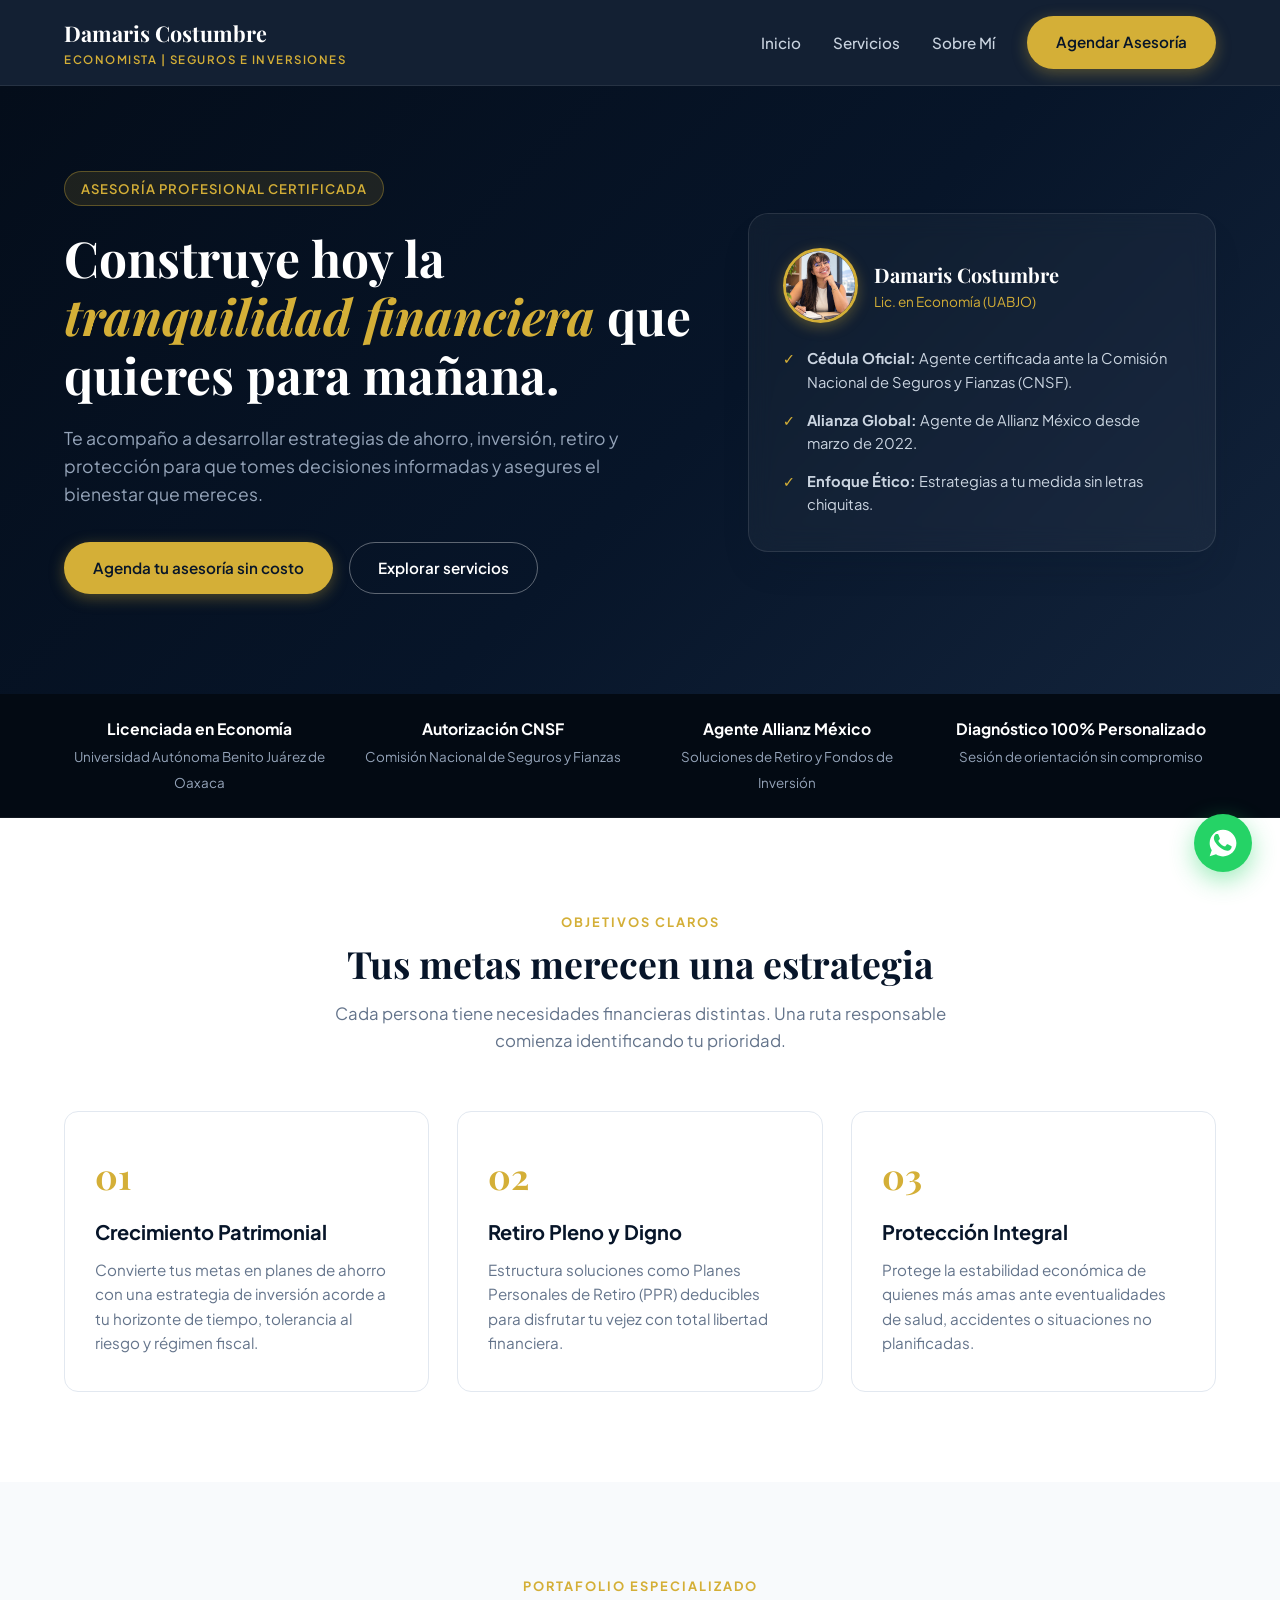
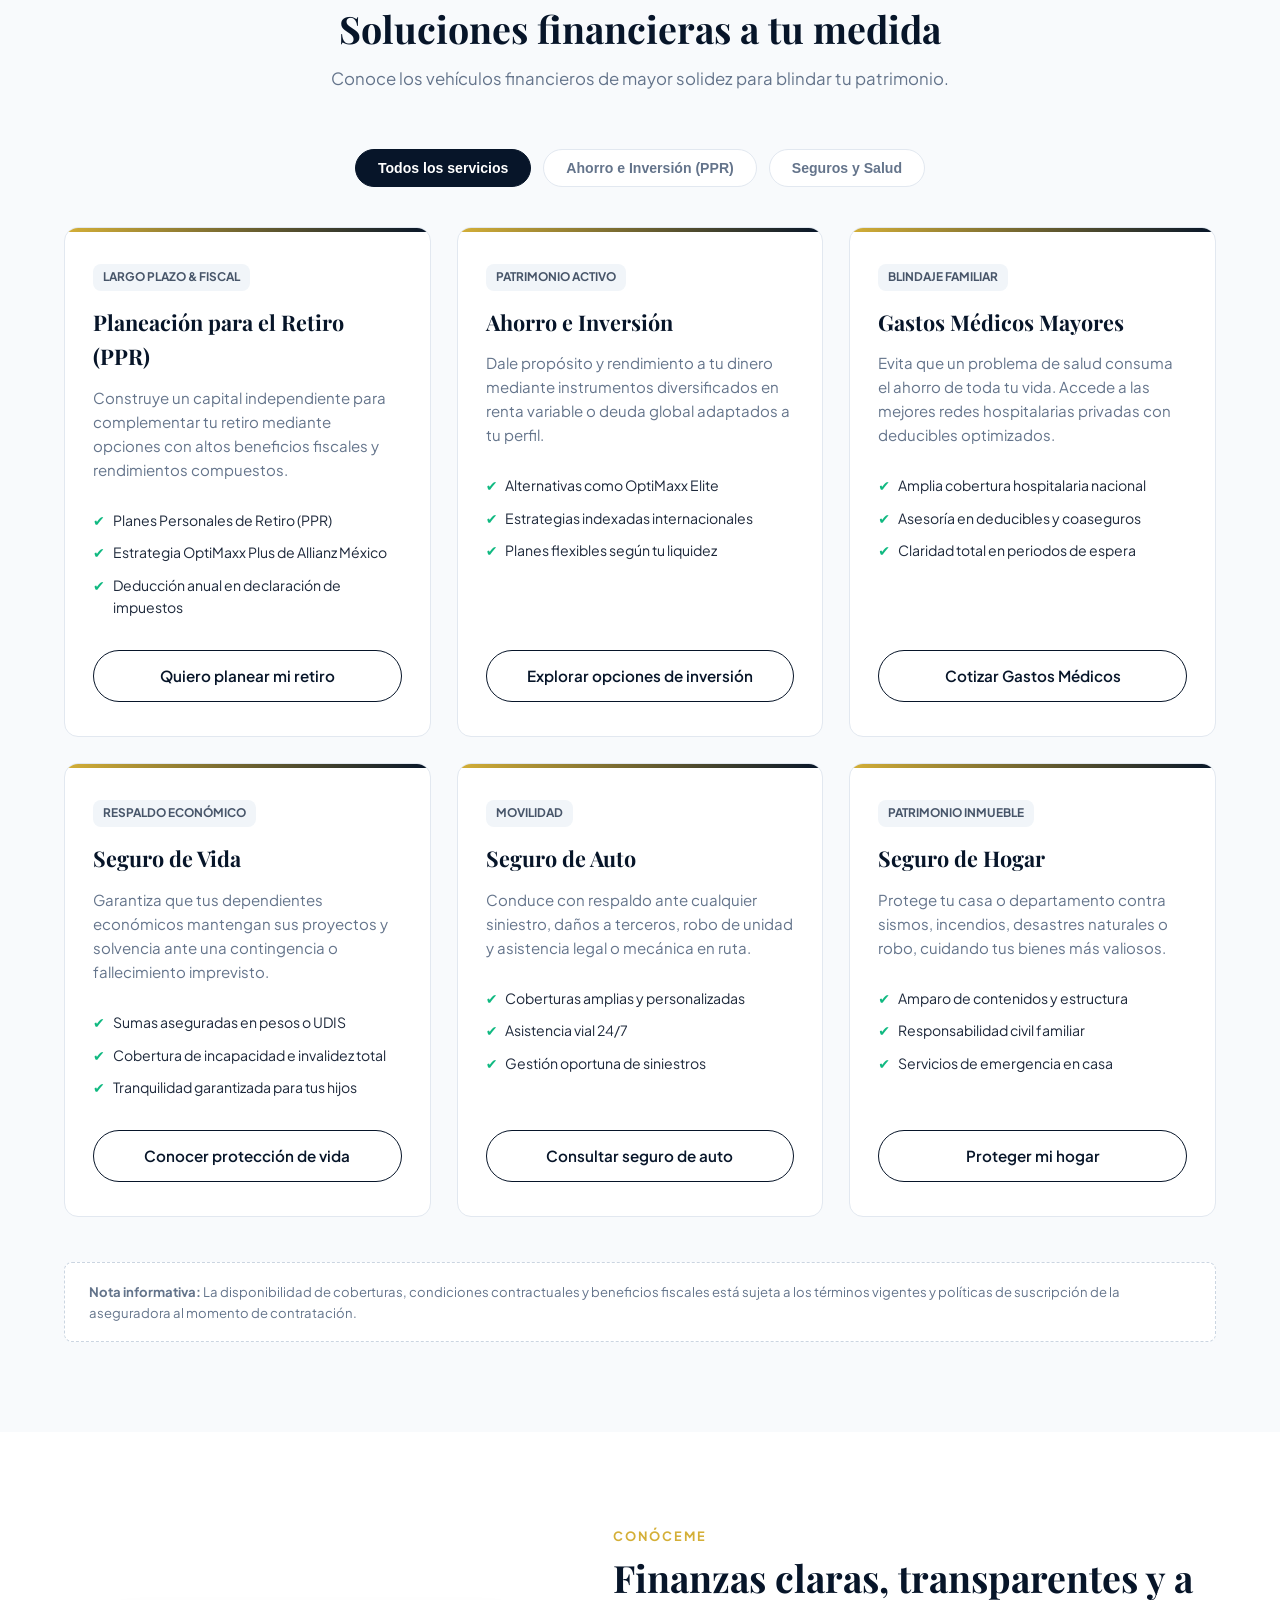
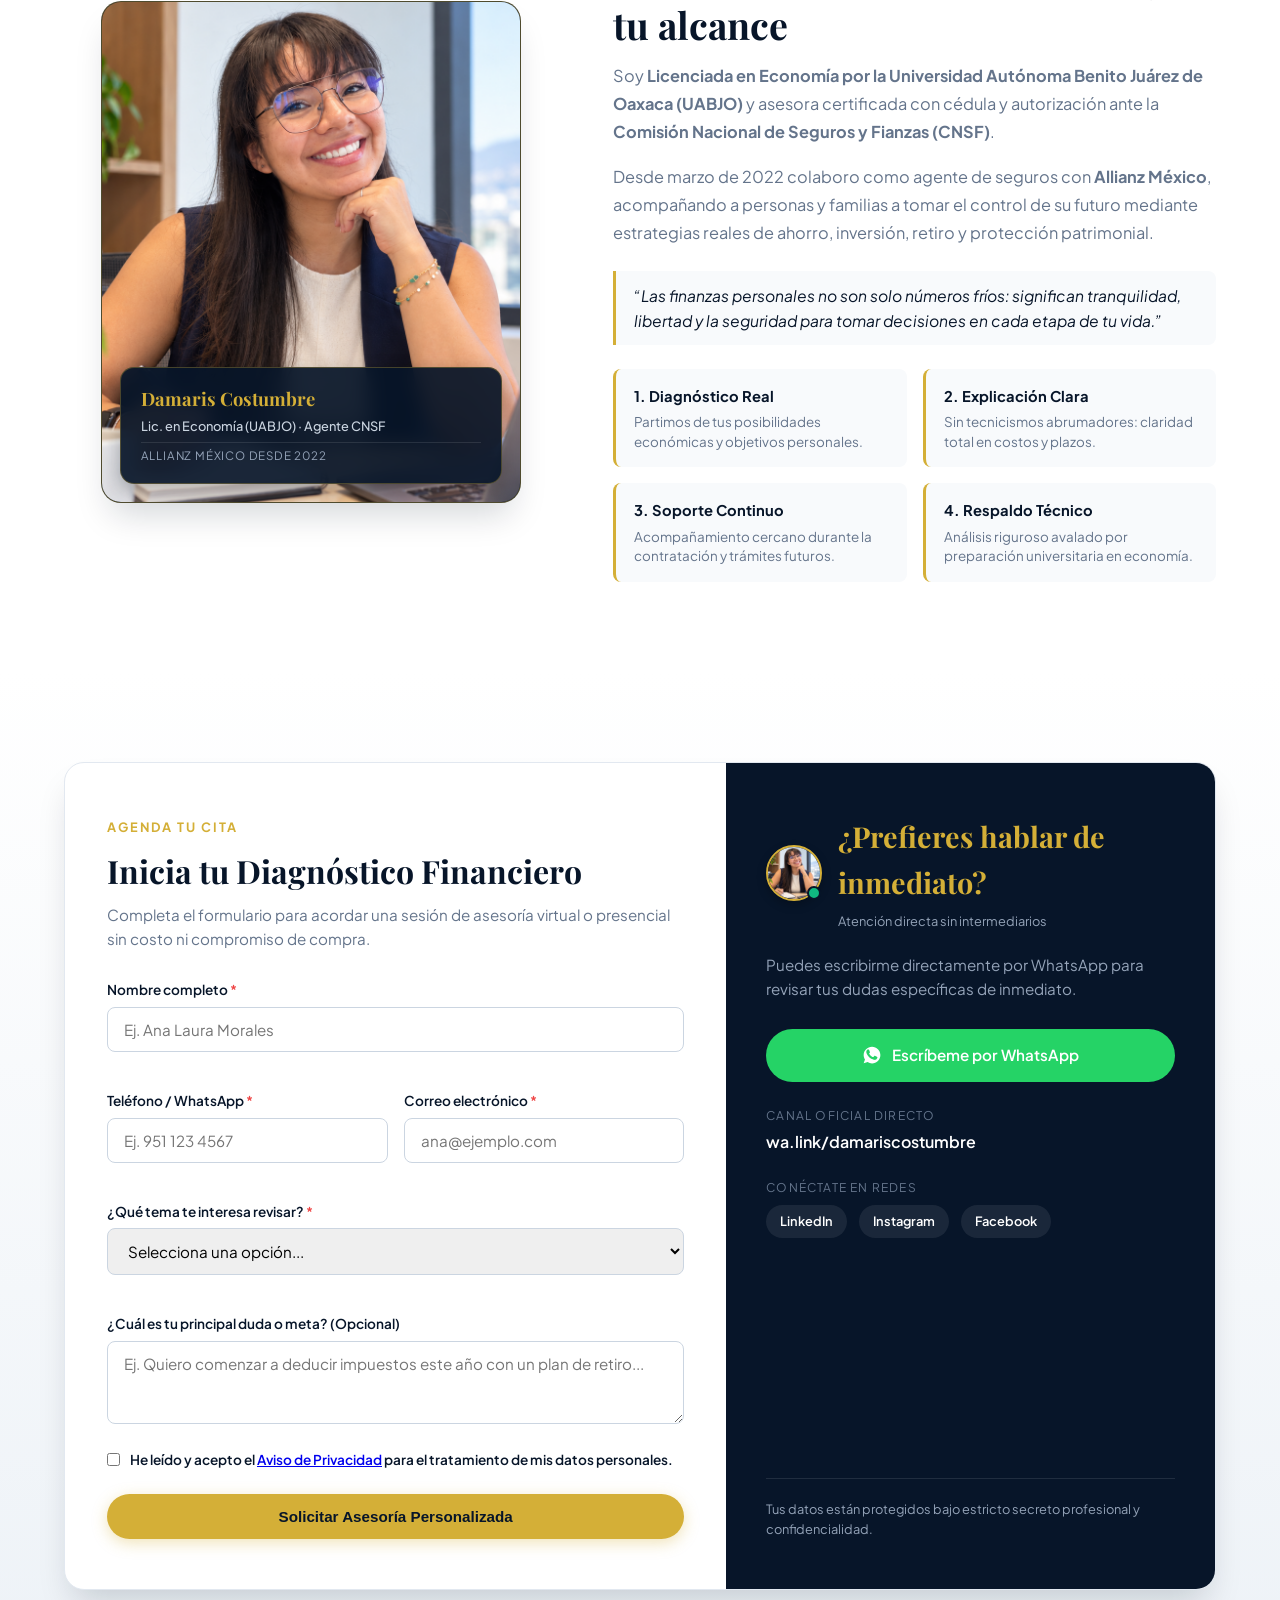
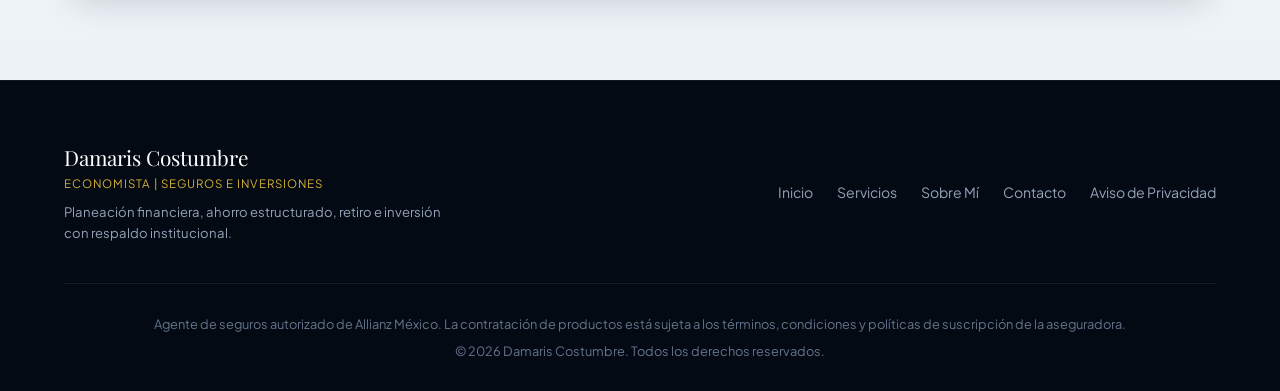
==== commit feae56c4: "Agregando los archivos modificados por las fotografias" ====
--- a/index.html
+++ b/index.html
@@ -14,6 +14,9 @@
   <link rel="canonical" href="https://damariscostumbre.com/">
 
   <!-- Open Graph (Facebook, WhatsApp, LinkedIn) -->
+   <!-- Open Graph / Redes -->
+<meta property="og:image" content="https://tudominio.com/img/damaris.jpg">
+<meta name="twitter:image" content="https://tudominio.com/img/damaris.jpg">
   <meta property="og:type" content="website">
   <meta property="og:locale" content="es_MX">
   <meta property="og:site_name" content="Damaris Costumbre">
@@ -110,7 +113,14 @@
         <div class="hero-card-col">
           <aside class="advisor-card" aria-label="Credenciales del asesor">
             <div class="advisor-header">
-              <div class="avatar-badge" aria-hidden="true">DC</div>
+                <img 
+                    src="img/damaris.png" 
+                    alt="Damaris Costumbre - Economista y Asesora en Seguros e Inversiones" 
+                    class="advisor-photo"
+                    loading="eager"
+                    width="75" 
+                    height="75"
+                >
               <div>
                 <h2 class="advisor-name">Damaris Costumbre</h2>
                 <p class="advisor-title">Lic. en Economía (UABJO)</p>
@@ -304,30 +314,40 @@
       </div>
     </section>
 
-    <!-- 4. SOBRE MÍ -->
+    <!-- 4. SOBRE MÍ CON FOTOGRAFÍA ESTRATÉGICA -->
     <section id="sobre-mi" class="section" aria-labelledby="about-heading">
       <div class="container about-layout">
+        
+        <!-- Columna Izquierda: Retrato Profesional -->
         <div class="about-card-wrapper">
-          <div class="about-highlight-box">
-            <h3 class="highlight-name">Damaris Costumbre</h3>
-            <span class="highlight-sub">Economista & Asesora Certificada</span>
-            <blockquote class="about-quote">
-              “Las finanzas personales no son solo números fríos: significan tranquilidad, libertad y la seguridad para tomar decisiones en cada etapa de tu vida.”
-            </blockquote>
-            <div class="about-tags">
-              <span>UABJO</span>
-              <span>CNSF</span>
-              <span>Allianz México</span>
+          <div class="about-photo-card">
+            <img 
+              src="img/damaris.png" 
+              alt="Damaris Costumbre, economista y asesora certificada ante la CNSF" 
+              class="about-main-photo"
+              loading="lazy"
+              width="420"
+              height="500"
+            >
+            <div class="photo-floating-badge">
+              <strong class="badge-name">Damaris Costumbre</strong>
+              <span class="badge-role">Lic. en Economía (UABJO) · Agente CNSF</span>
+              <div class="badge-partner">Allianz México desde 2022</div>
             </div>
           </div>
         </div>
 
+        <!-- Columna Derecha: Historia y Metodología -->
         <div class="about-text-content">
           <span class="section-tag">Conóceme</span>
           <h2 id="about-heading" class="section-title">Finanzas claras, transparentes y a tu alcance</h2>
-          <p>Soy <strong>Licenciada en Economía por la Universidad Autónoma Benito Juárez de Oaxaca (UABJO)</strong> y asesora certificada con registro correspondiente ante la <strong>Comisión Nacional de Seguros y Fianzas (CNSF)</strong>.</p>
-          <p>Desde marzo de 2022 trabajo como agente de seguros con <strong>Allianz México</strong>, acompañando a personas y familias en la toma de decisiones informadas para crear patrimonio y blindar su economía.</p>
+          <p>Soy <strong>Licenciada en Economía por la Universidad Autónoma Benito Juárez de Oaxaca (UABJO)</strong> y asesora certificada con cédula y autorización ante la <strong>Comisión Nacional de Seguros y Fianzas (CNSF)</strong>.</p>
+          <p>Desde marzo de 2022 colaboro como agente de seguros con <strong>Allianz México</strong>, acompañando a personas y familias a tomar el control de su futuro mediante estrategias reales de ahorro, inversión, retiro y protección patrimonial.</p>
           
+          <blockquote class="about-quote">
+            “Las finanzas personales no son solo números fríos: significan tranquilidad, libertad y la seguridad para tomar decisiones en cada etapa de tu vida.”
+          </blockquote>
+
           <div class="pillars-container">
             <div class="pillar-item">
               <h4>1. Diagnóstico Real</h4>
@@ -347,6 +367,7 @@
             </div>
           </div>
         </div>
+
       </div>
     </section>
 
@@ -421,10 +442,30 @@
           <!-- Columna Enlaces Directos -->
           <div class="direct-channels">
             <div>
-              <h3 class="channels-title">¿Deseas una respuesta más rápida?</h3>
+              
+              <!-- ENCABEZADO CON AVATAR E INDICADOR EN LÍNEA -->
+              <div class="advisor-direct-header">
+                <div class="direct-avatar-wrap">
+                  <img 
+                    src="img/damaris.png" 
+                    alt="Damaris Costumbre" 
+                    class="direct-avatar-img"
+                    loading="lazy"
+                    width="56" 
+                    height="56"
+                  >
+                  <span class="status-dot" title="Lista para responder" aria-label="Disponible para responder"></span>
+                </div>
+                <div>
+                  <h3 class="channels-title" style="margin-bottom: 2px;">¿Prefieres hablar de inmediato?</h3>
+                  <span style="font-size: 0.8rem; color: #94a3b8;">Atención directa sin intermediarios</span>
+                </div>
+              </div>
+
               <p class="channels-desc">Puedes escribirme directamente por WhatsApp para revisar tus dudas específicas de inmediato.</p>
 
               <a href="https://wa.link/damariscostumbre" target="_blank" rel="noopener noreferrer" class="btn btn-whatsapp btn-full">
+                <!-- Icono SVG de WhatsApp -->
                 <svg width="20" height="20" viewBox="0 0 24 24" fill="currentColor" aria-hidden="true"><path d="M12.031 2C6.49 2 2 6.49 2 12.031c0 1.97.57 3.81 1.56 5.37L2 22l4.76-1.52c1.5 1.01 3.29 1.58 5.27 1.58 5.54 0 10.03-4.49 10.03-10.03C22.06 6.49 17.57 2 12.031 2zm5.72 14.49c-.24.67-1.39 1.28-1.92 1.34-.51.06-1.16.08-3.74-.98-3.3-1.36-5.41-4.74-5.58-4.96-.16-.22-1.35-1.8-1.35-3.43 0-1.63.85-2.43 1.15-2.76.3-.33.66-.41.88-.41.22 0 .44 0 .63.01.2.01.47-.08.73.55.27.65.92 2.24 1 2.4.08.16.14.36.03.58-.11.22-.16.36-.33.55-.16.19-.34.42-.49.56-.16.16-.33.34-.14.67.19.33.84 1.39 1.8 2.25 1.24 1.1 2.28 1.44 2.61 1.6.33.16.52.14.71-.08.2-.22.82-.95 1.04-1.28.22-.33.44-.27.74-.16.3.11 1.92.9 2.25 1.06.33.16.55.24.63.38.08.14.08.82-.16 1.49z"/></svg>
                 <span>Escríbeme por WhatsApp</span>
               </a>
--- a/styles.css
+++ b/styles.css
@@ -324,19 +324,16 @@
   margin-bottom: 24px;
 }
 
-.avatar-badge {
-  width: 66px;
-  height: 66px;
+
+.advisor-photo {
+  width: 75px;
+  height: 75px;
   border-radius: var(--radius-full);
-  background: linear-gradient(135deg, var(--accent), #7a5f18);
-  display: flex;
-  align-items: center;
-  justify-content: center;
-  font-family: var(--font-heading);
-  font-size: 1.7rem;
-  font-weight: 700;
-  color: var(--primary);
-  border: 2px solid rgba(255, 255, 255, 0.3);
+  object-fit: cover;
+  object-position: center top;
+  border: 3px solid var(--accent);
+  box-shadow: 0 4px 14px rgba(212, 175, 55, 0.35);
+  flex-shrink: 0;
 }
 
 .advisor-name {
@@ -557,93 +554,154 @@
 }
 
 /* ==========================================================================
-   9. SOBRE MÍ
+   9. SOBRE MÍ (CON TARJETA DE FOTO Y DISTRIBUCIÓN)
    ========================================================================== */
 .about-layout {
   display: grid;
-  grid-template-columns: 0.85fr 1.15fr;
-  gap: 50px;
+  grid-template-columns: 0.9fr 1.1fr;
+  gap: 56px;
   align-items: center;
 }
 
-.about-highlight-box {
-  background: linear-gradient(135deg, var(--primary) 0%, var(--primary-light) 100%);
-  color: var(--white);
-  padding: 40px;
+.about-card-wrapper {
+  position: relative;
+  display: flex;
+  justify-content: center;
+}
+
+.about-photo-card {
+  position: relative;
+  width: 100%;
+  max-width: 420px;
   border-radius: var(--radius-lg);
+  overflow: hidden;
   box-shadow: var(--shadow-lg);
-}
-
-.highlight-name {
+  border: 1px solid rgba(212, 175, 55, 0.35);
+  background: var(--primary);
+}
+
+.about-main-photo {
+  width: 100%;
+  height: 500px;
+  object-fit: cover;
+  object-position: center top;
+  display: block;
+  transition: transform 0.4s ease;
+}
+
+.about-photo-card:hover .about-main-photo {
+  transform: scale(1.02);
+}
+
+.photo-floating-badge {
+  position: absolute;
+  bottom: 18px;
+  left: 18px;
+  right: 18px;
+  background: rgba(7, 21, 41, 0.92);
+  backdrop-filter: blur(10px);
+  -webkit-backdrop-filter: blur(10px);
+  padding: 16px 20px;
+  border-radius: var(--radius-md);
+  border: 1px solid rgba(212, 175, 55, 0.3);
+  color: var(--white);
+  box-shadow: 0 8px 20px rgba(0, 0, 0, 0.3);
+}
+
+.badge-name {
+  display: block;
   font-family: var(--font-heading);
-  font-size: 1.85rem;
+  font-size: 1.15rem;
   color: var(--accent);
-  margin-bottom: 4px;
-}
-
-.highlight-sub {
-  font-size: 0.85rem;
+  margin-bottom: 2px;
+}
+
+.badge-role {
+  display: block;
+  font-size: 0.8rem;
+  color: #cbd5e1;
+  font-weight: 500;
+}
+
+.badge-partner {
+  display: inline-block;
+  margin-top: 6px;
+  font-size: 0.72rem;
   text-transform: uppercase;
-  letter-spacing: 1px;
+  letter-spacing: 0.8px;
   color: #94a3b8;
-  display: block;
-  margin-bottom: 22px;
-}
-
-.about-quote {
-  font-size: 0.98rem;
-  color: #cbd5e1;
-  font-style: italic;
-  line-height: 1.7;
-  border-left: 2px solid var(--accent);
-  padding-left: 18px;
-  margin-bottom: 26px;
-}
-
-.about-tags {
-  display: flex;
-  gap: 10px;
-  flex-wrap: wrap;
-}
-
-.about-tags span {
-  font-size: 0.75rem;
-  font-weight: 700;
-  padding: 5px 12px;
-  background-color: rgba(255, 255, 255, 0.08);
-  border-radius: var(--radius-full);
-  color: var(--accent);
+  border-top: 1px solid rgba(255, 255, 255, 0.1);
+  padding-top: 4px;
+  width: 100%;
 }
 
 .about-text-content p {
   color: var(--text-muted);
   font-size: 1.02rem;
   margin-bottom: 18px;
+  line-height: 1.7;
+}
+
+.about-quote {
+  font-size: 0.98rem;
+  color: var(--primary);
+  font-style: italic;
+  line-height: 1.6;
+  border-left: 3px solid var(--accent);
+  padding-left: 18px;
+  margin: 24px 0;
+  background-color: var(--bg-light);
+  padding-block: 12px;
+  border-radius: 0 var(--radius-sm) var(--radius-sm) 0;
 }
 
 .pillars-container {
   display: grid;
   grid-template-columns: 1fr 1fr;
   gap: 16px;
-  margin-top: 26px;
+  margin-top: 24px;
 }
 
 .pillar-item {
   background: var(--bg-light);
-  padding: 18px;
+  padding: 16px 18px;
   border-radius: var(--radius-sm);
   border-left: 3px solid var(--accent);
 }
 
 .pillar-item h4 {
-  font-size: 0.95rem;
+  font-size: 0.92rem;
   color: var(--primary);
   margin-bottom: 4px;
 }
 
 .pillar-item p {
   font-size: 0.84rem;
+  color: var(--text-muted);
   margin-bottom: 0;
+  line-height: 1.45;
+}
+
+/* Ajustes Responsive para esta sección */
+@media (max-width: 1024px) {
+  .about-layout {
+    grid-template-columns: 1fr;
+    gap: 40px;
+  }
+
+  .about-photo-card {
+    max-width: 380px;
+  }
+}
+
+@media (max-width: 480px) {
+  .about-main-photo {
+    height: 400px;
+  }
+  
+  .pillars-container {
+    grid-template-columns: 1fr;
+  }
 }
 
 /* ==========================================================================
@@ -746,6 +804,56 @@
   display: flex;
   flex-direction: column;
   justify-content: space-between;
+}
+
+.advisor-direct-header {
+  display: flex;
+  align-items: center;
+  gap: 16px;
+  margin-bottom: 20px;
+}
+
+.direct-avatar-wrap {
+  position: relative;
+  width: 56px;
+  height: 56px;
+  flex-shrink: 0;
+}
+
+.direct-avatar-img {
+  width: 56px;
+  height: 56px;
+  border-radius: var(--radius-full);
+  object-fit: cover;
+  object-position: center top;
+  border: 2px solid var(--accent);
+  box-shadow: 0 4px 10px rgba(0, 0, 0, 0.25);
+  display: block;
+}
+
+.status-dot {
+  position: absolute;
+  bottom: 1px;
+  right: 1px;
+  width: 14px;
+  height: 14px;
+  background-color: var(--emerald);
+  border-radius: 50%;
+  border: 2.5px solid var(--primary);
+  box-shadow: 0 0 0 0 rgba(16, 185, 129, 0.7);
+  animation: pulse-green 2s infinite;
+}
+
+@keyframes pulse-green {
+  0% {
+    box-shadow: 0 0 0 0 rgba(16, 185, 129, 0.7);
+  }
+  70% {
+    box-shadow: 0 0 0 7px rgba(16, 185, 129, 0);
+  }
+  100% {
+    box-shadow: 0 0 0 0 rgba(16, 185, 129, 0);
+  }
 }
 
 .channels-title {
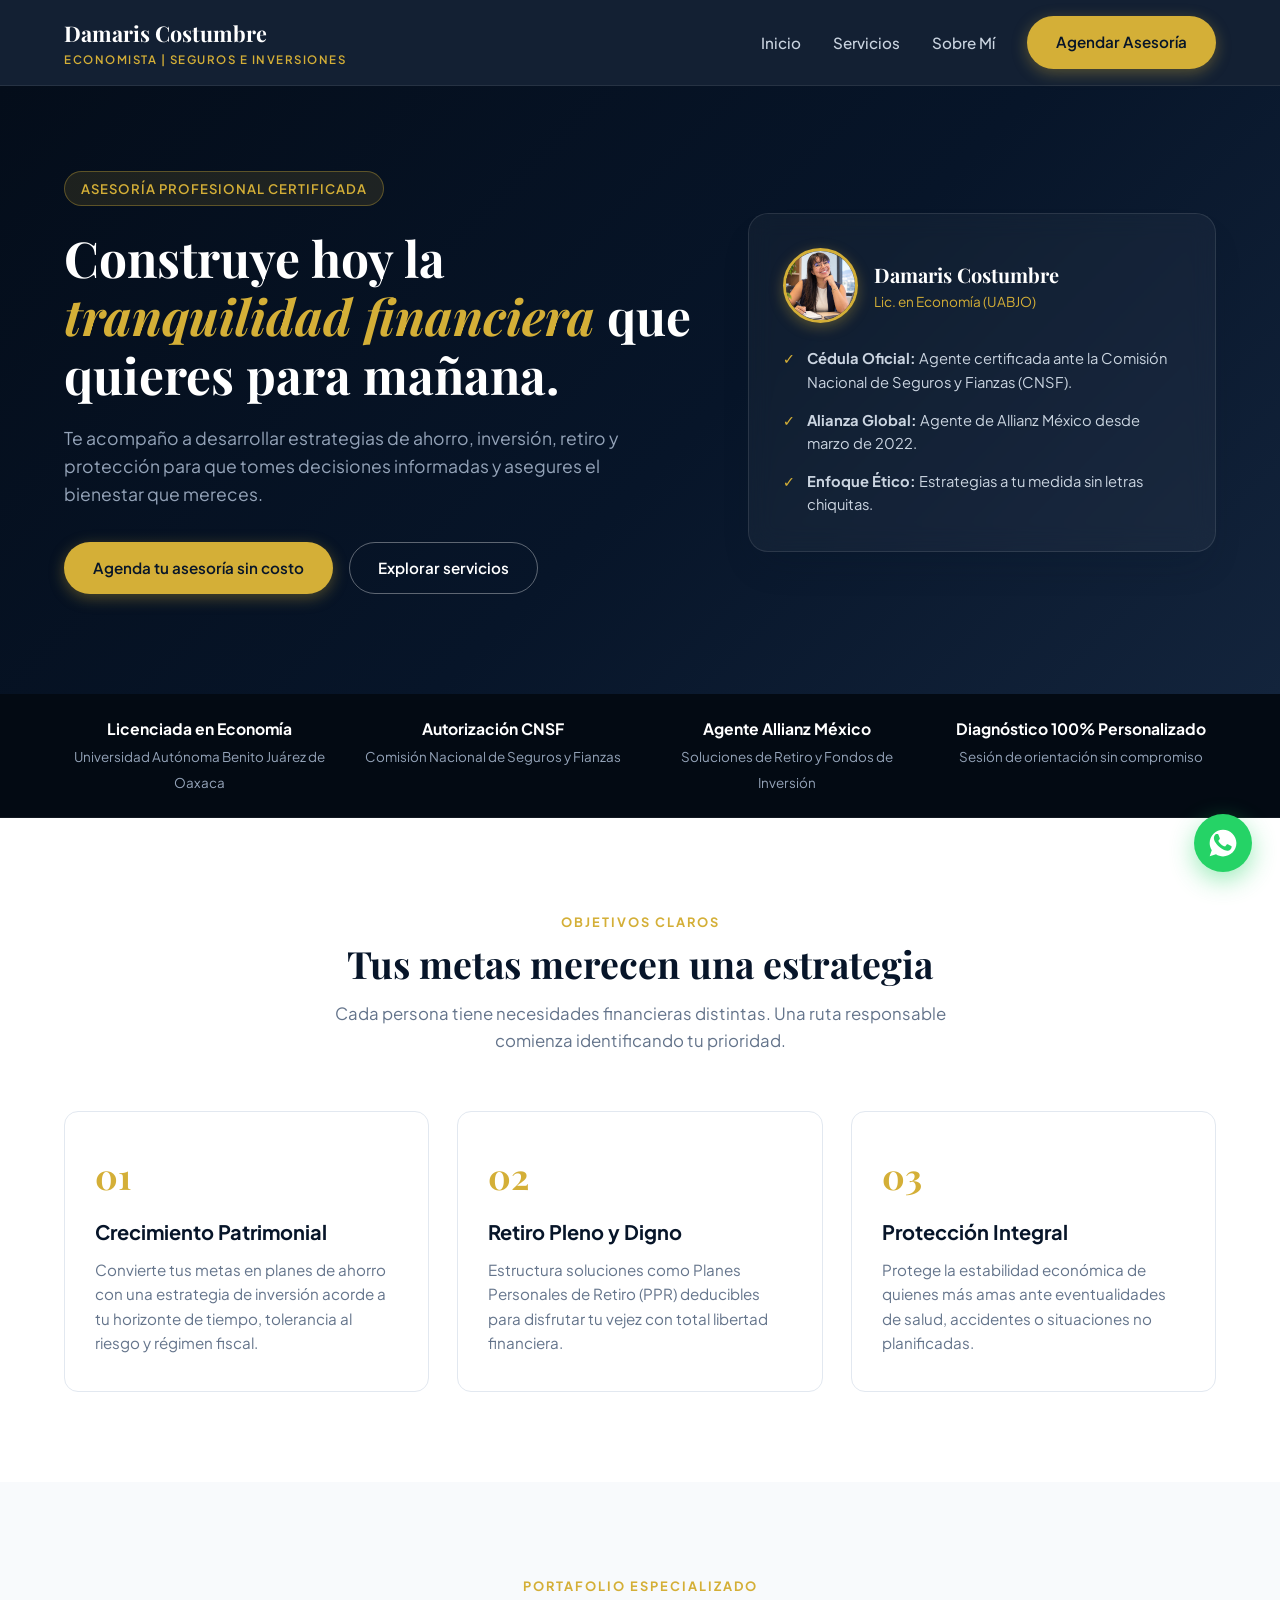
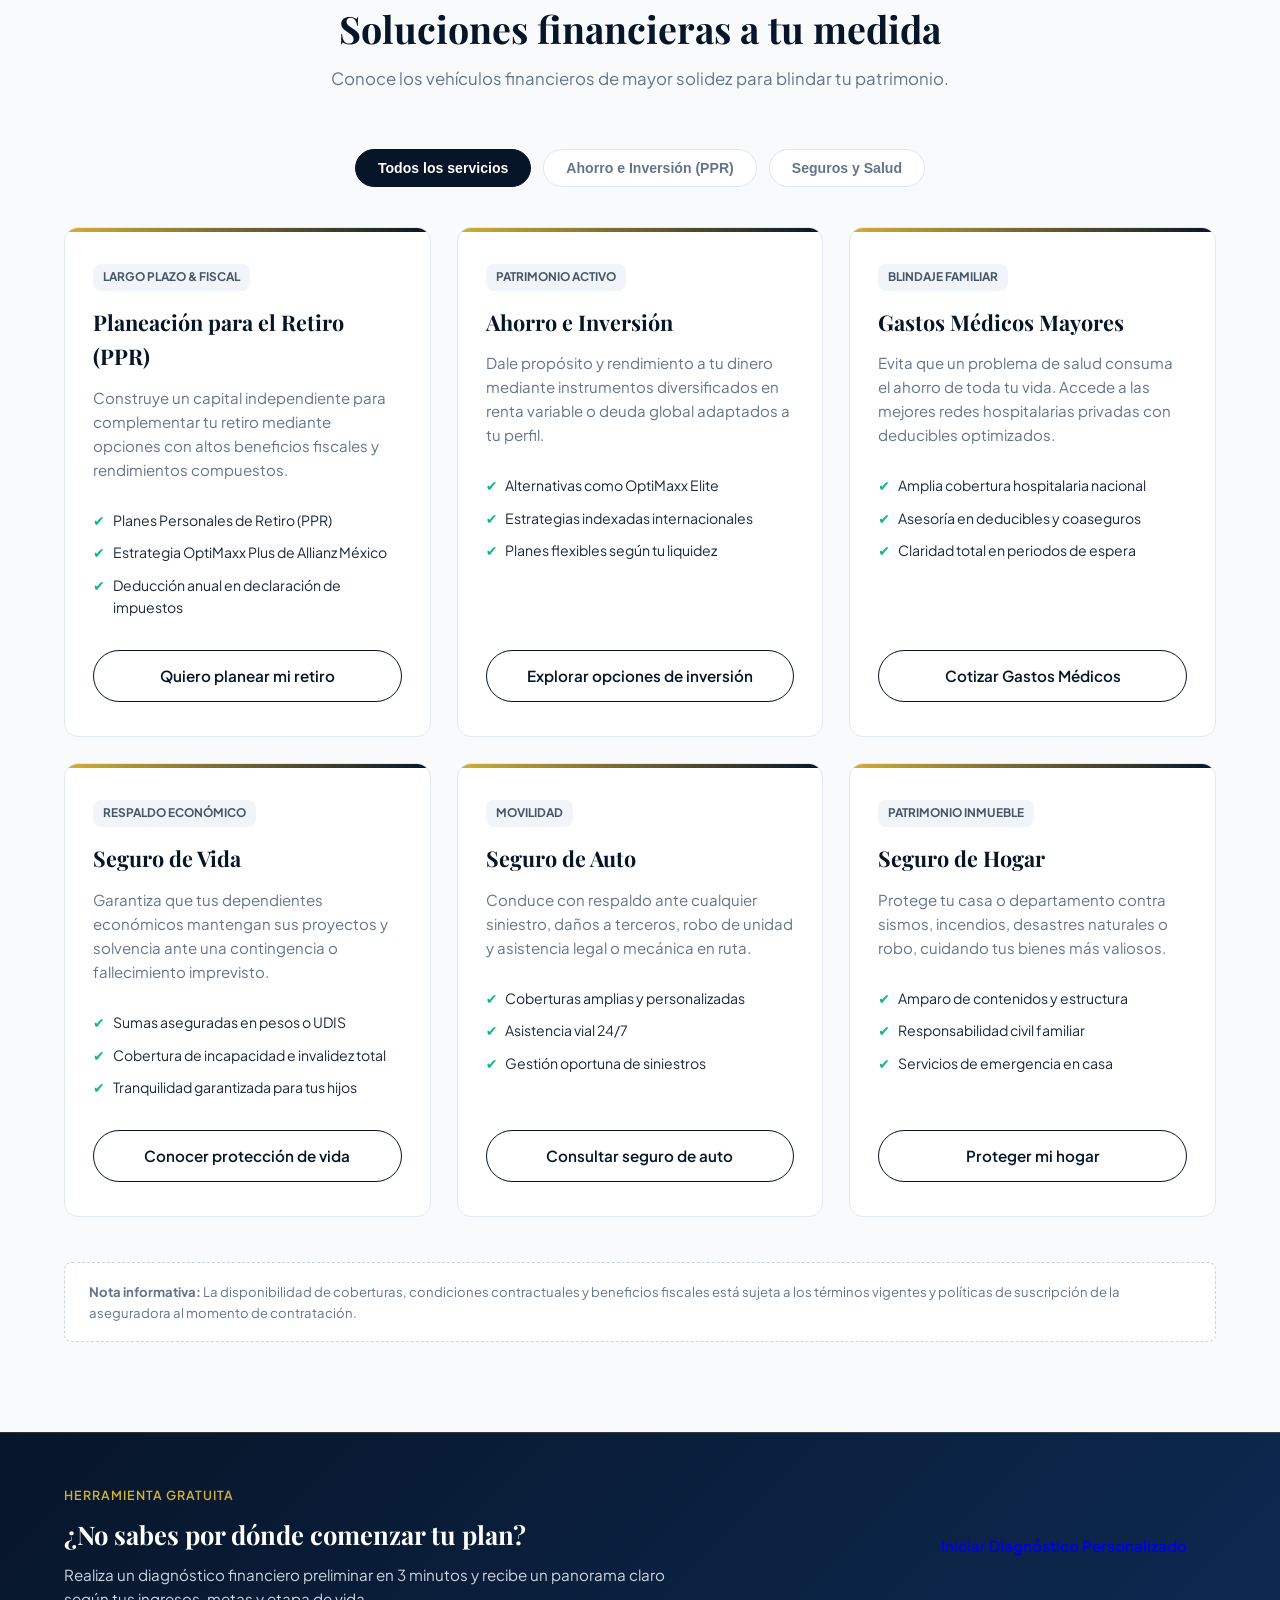
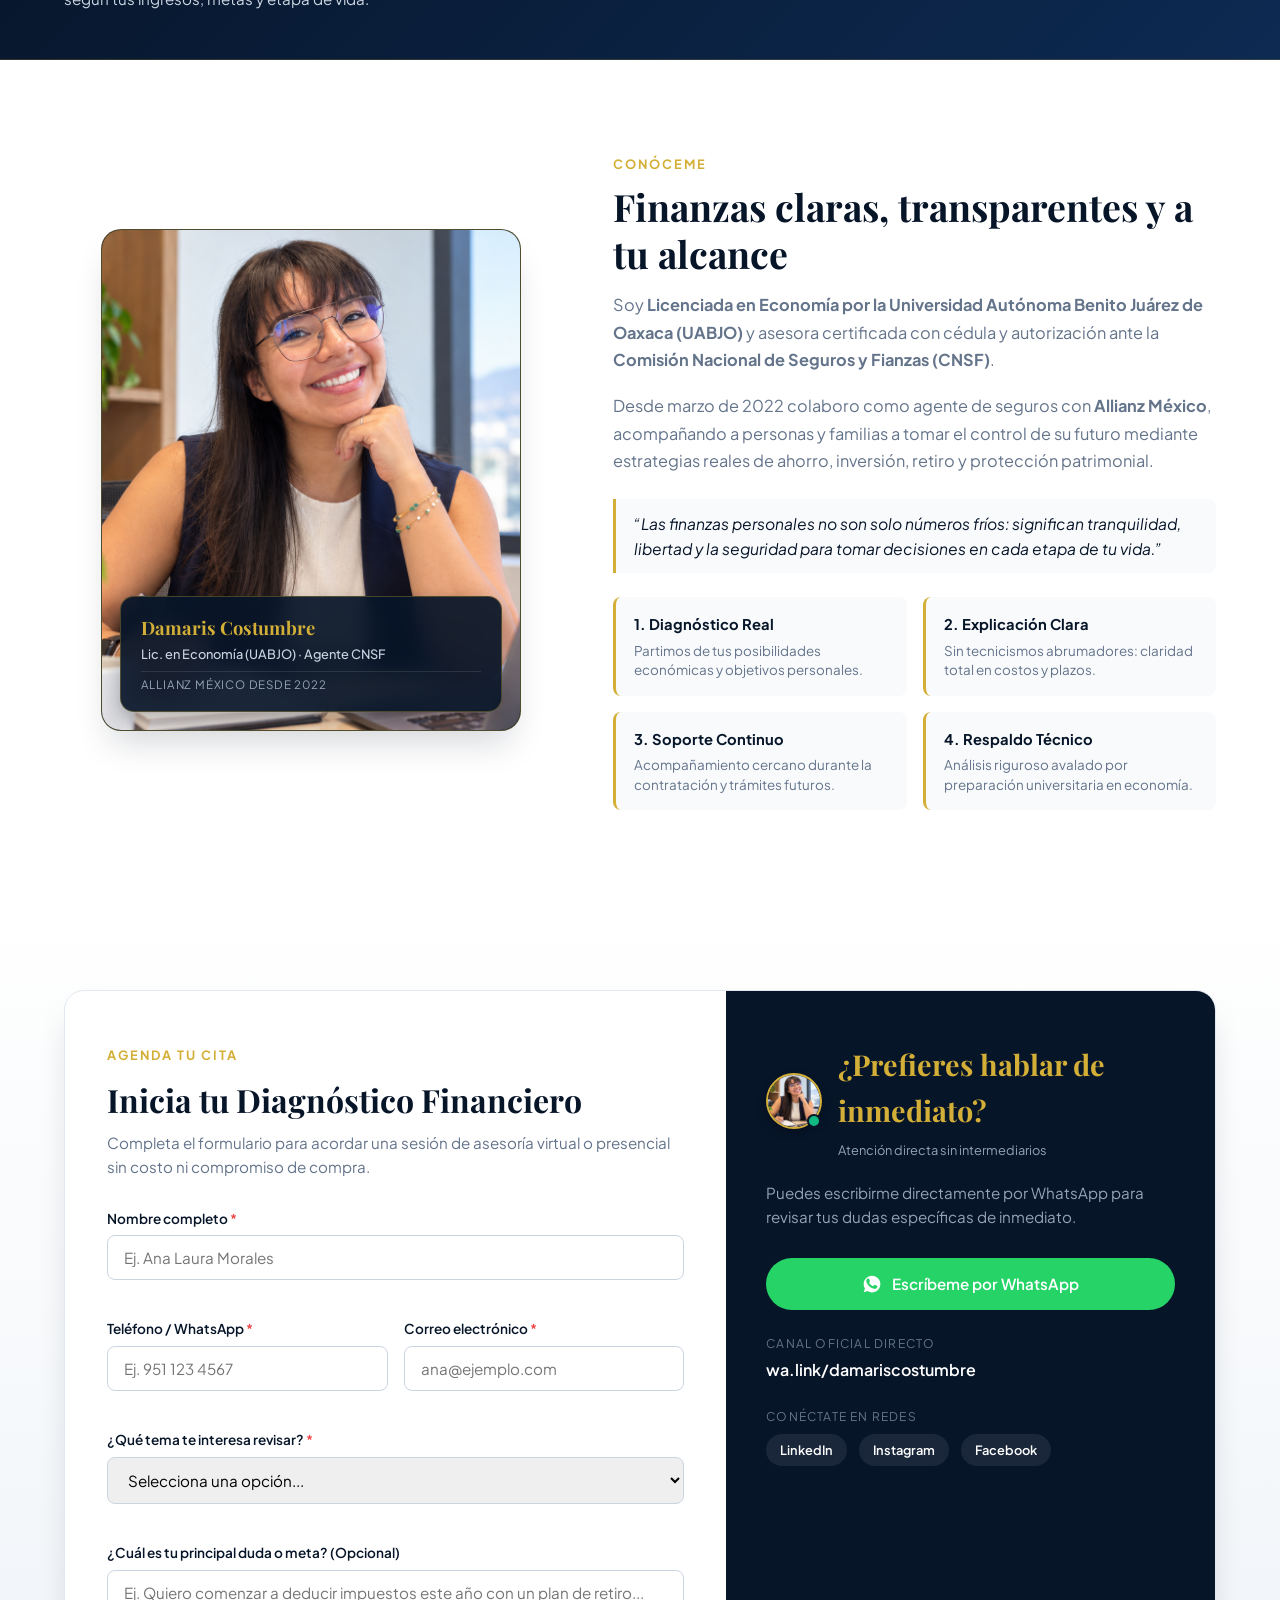
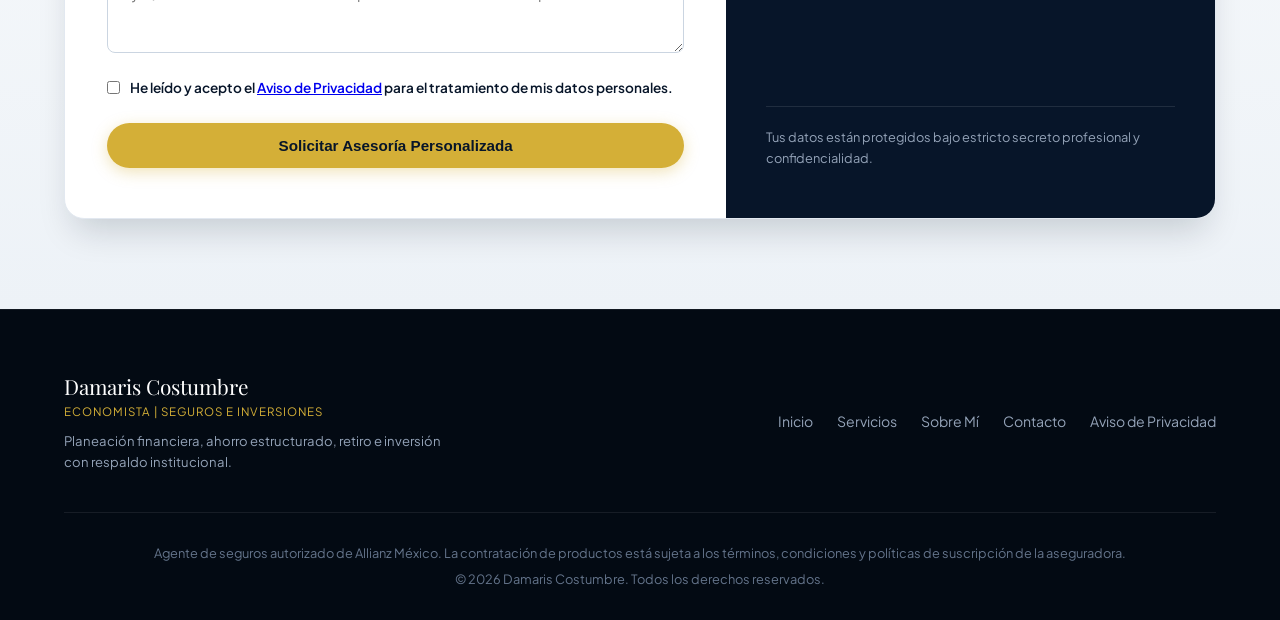
==== commit a797b94c: "Iniciando merge del checkup financiero" ====
--- a/index.html
+++ b/index.html
@@ -314,6 +314,20 @@
       </div>
     </section>
 
+    <!-- BANNER DIAGNÓSTICO FINANCIERO -->
+    <section class="diagnostic-banner">
+    <div class="container diagnostic-content">
+        <div class="diagnostic-text">
+        <span class="diagnostic-tag">Herramienta Gratuita</span>
+        <h3>¿No sabes por dónde comenzar tu plan?</h3>
+        <p>Realiza un diagnóstico financiero preliminar en 3 minutos y recibe un panorama claro según tus ingresos, metas y etapa de vida.</p>
+        </div>
+        <div class="diagnostic-action">
+        <a href="diagnostico.html" class="btn btn-accent" target="_blank">Iniciar Diagnóstico Personalizado</a>
+        </div>
+    </div>
+    </section>
+
     <!-- 4. SOBRE MÍ CON FOTOGRAFÍA ESTRATÉGICA -->
     <section id="sobre-mi" class="section" aria-labelledby="about-heading">
       <div class="container about-layout">
@@ -478,9 +492,9 @@
               <div class="channel-group">
                 <span class="channel-label">Conéctate en Redes</span>
                 <div class="social-pills">
-                  <a href="#" class="social-circle" target="_blank" rel="noopener noreferrer" aria-label="Visitar perfil de LinkedIn">LinkedIn</a>
-                  <a href="#" class="social-circle" target="_blank" rel="noopener noreferrer" aria-label="Visitar perfil de Instagram">Instagram</a>
-                  <a href="#" class="social-circle" target="_blank" rel="noopener noreferrer" aria-label="Visitar perfil de Facebook">Facebook</a>
+                  <a href="https://www.linkedin.com/in/damaris-costumbre-486106191/" class="social-circle" target="_blank" rel="noopener noreferrer" aria-label="Visitar perfil de LinkedIn">LinkedIn</a>
+                  <a href="https://www.instagram.com/damariseconomista?cplk=MW5oZnp1aTEwdWd2NQ==" class="social-circle" target="_blank" rel="noopener noreferrer" aria-label="Visitar perfil de Instagram">Instagram</a>
+                  <a href="https://www.facebook.com/share/1KYsdP4hvE/?mibextid=wwXIfr" class="social-circle" target="_blank" rel="noopener noreferrer" aria-label="Visitar perfil de Facebook">Facebook</a>
                 </div>
               </div>
             </div>
--- a/styles.css
+++ b/styles.css
@@ -553,6 +553,52 @@
   color: var(--text-muted);
 }
 
+.diagnostic-banner {
+  background: linear-gradient(135deg, var(--primary) 0%, #0d2a52 100%);
+  padding: 48px 0;
+  border-top: 1px solid rgba(212, 175, 55, 0.2);
+  border-bottom: 1px solid rgba(212, 175, 55, 0.2);
+  color: var(--white);
+}
+
+.diagnostic-content {
+  display: flex;
+  align-items: center;
+  justify-content: space-between;
+  gap: 32px;
+}
+
+.diagnostic-tag {
+  color: var(--accent);
+  text-transform: uppercase;
+  font-size: 0.78rem;
+  letter-spacing: 1px;
+  font-weight: 600;
+  display: inline-block;
+  margin-bottom: 8px;
+}
+
+.diagnostic-text h3 {
+  font-family: var(--font-heading);
+  font-size: 1.6rem;
+  margin-bottom: 8px;
+  color: var(--white);
+}
+
+.diagnostic-text p {
+  color: #cbd5e1;
+  font-size: 0.95rem;
+  margin-bottom: 0;
+  max-width: 620px;
+}
+
+@media (max-width: 768px) {
+  .diagnostic-content {
+    flex-direction: column;
+    text-align: center;
+  }
+}
+
 /* ==========================================================================
    9. SOBRE MÍ (CON TARJETA DE FOTO Y DISTRIBUCIÓN)
    ========================================================================== */
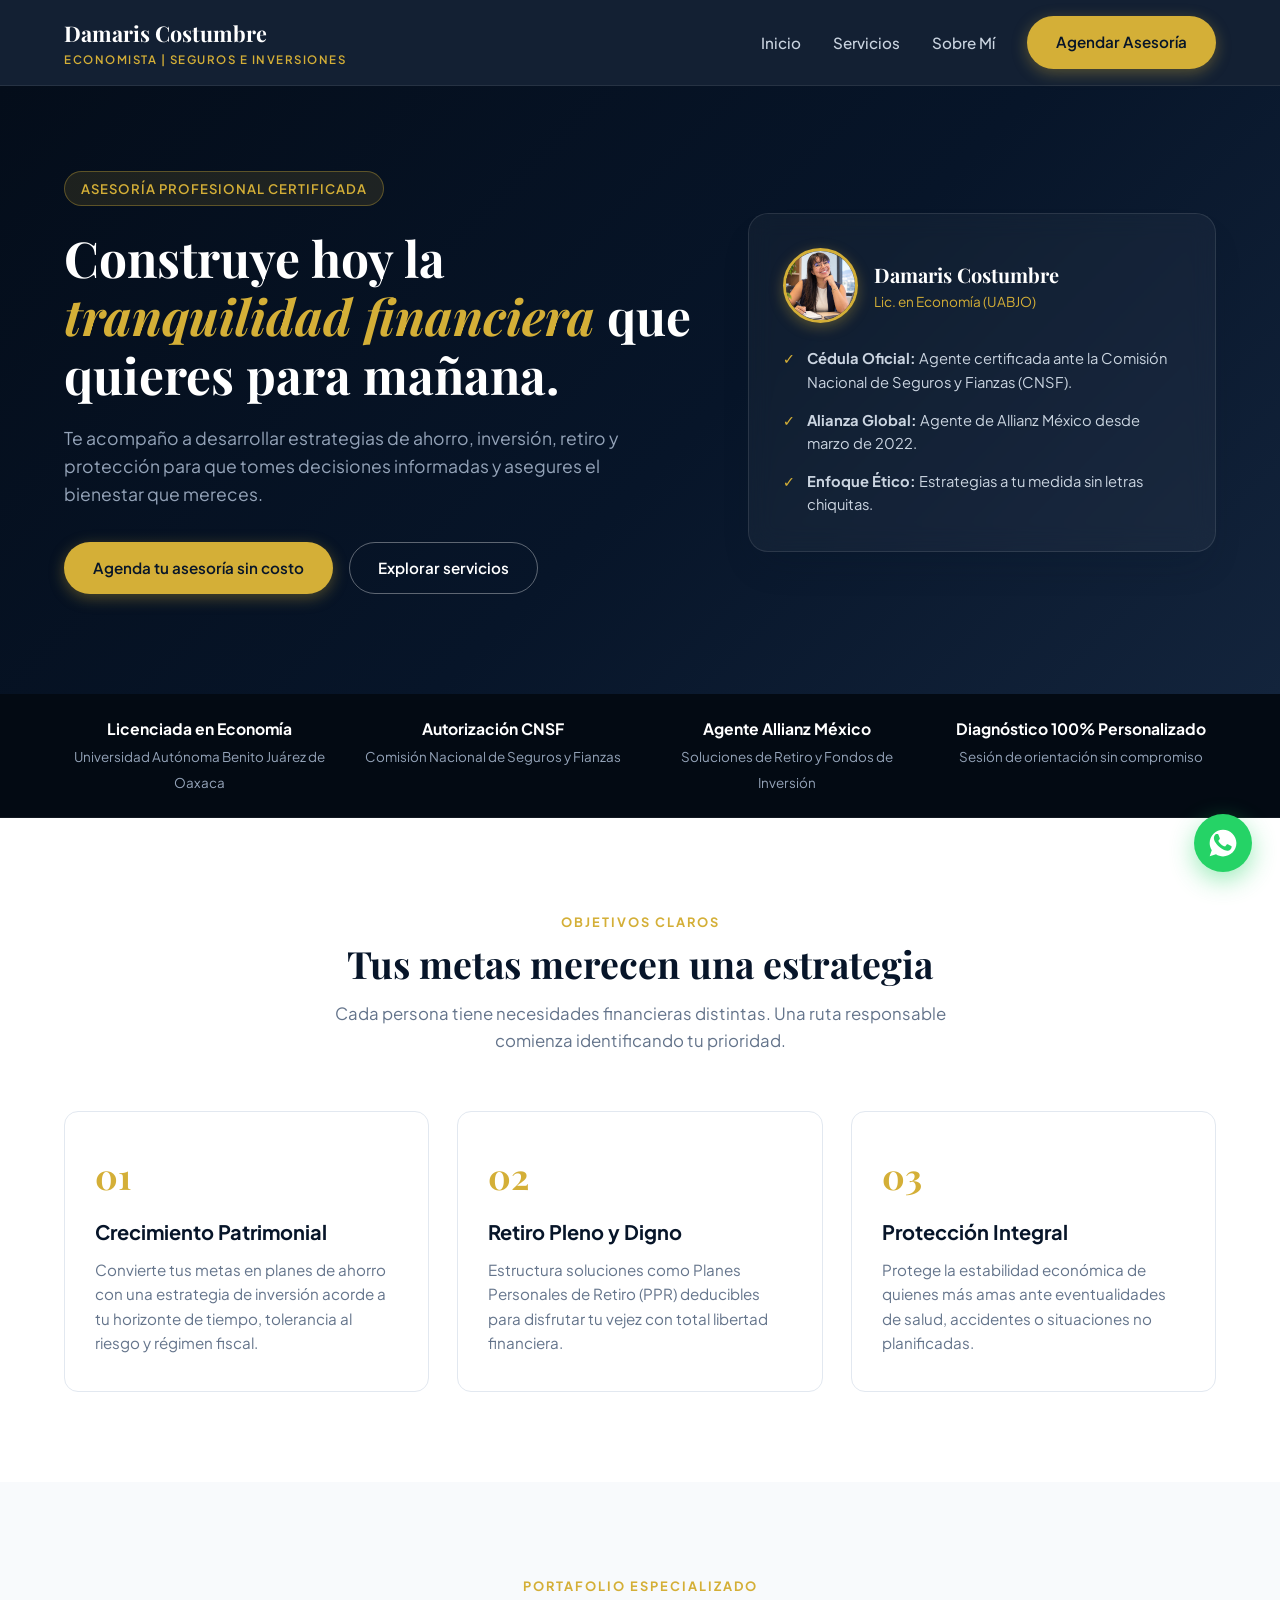
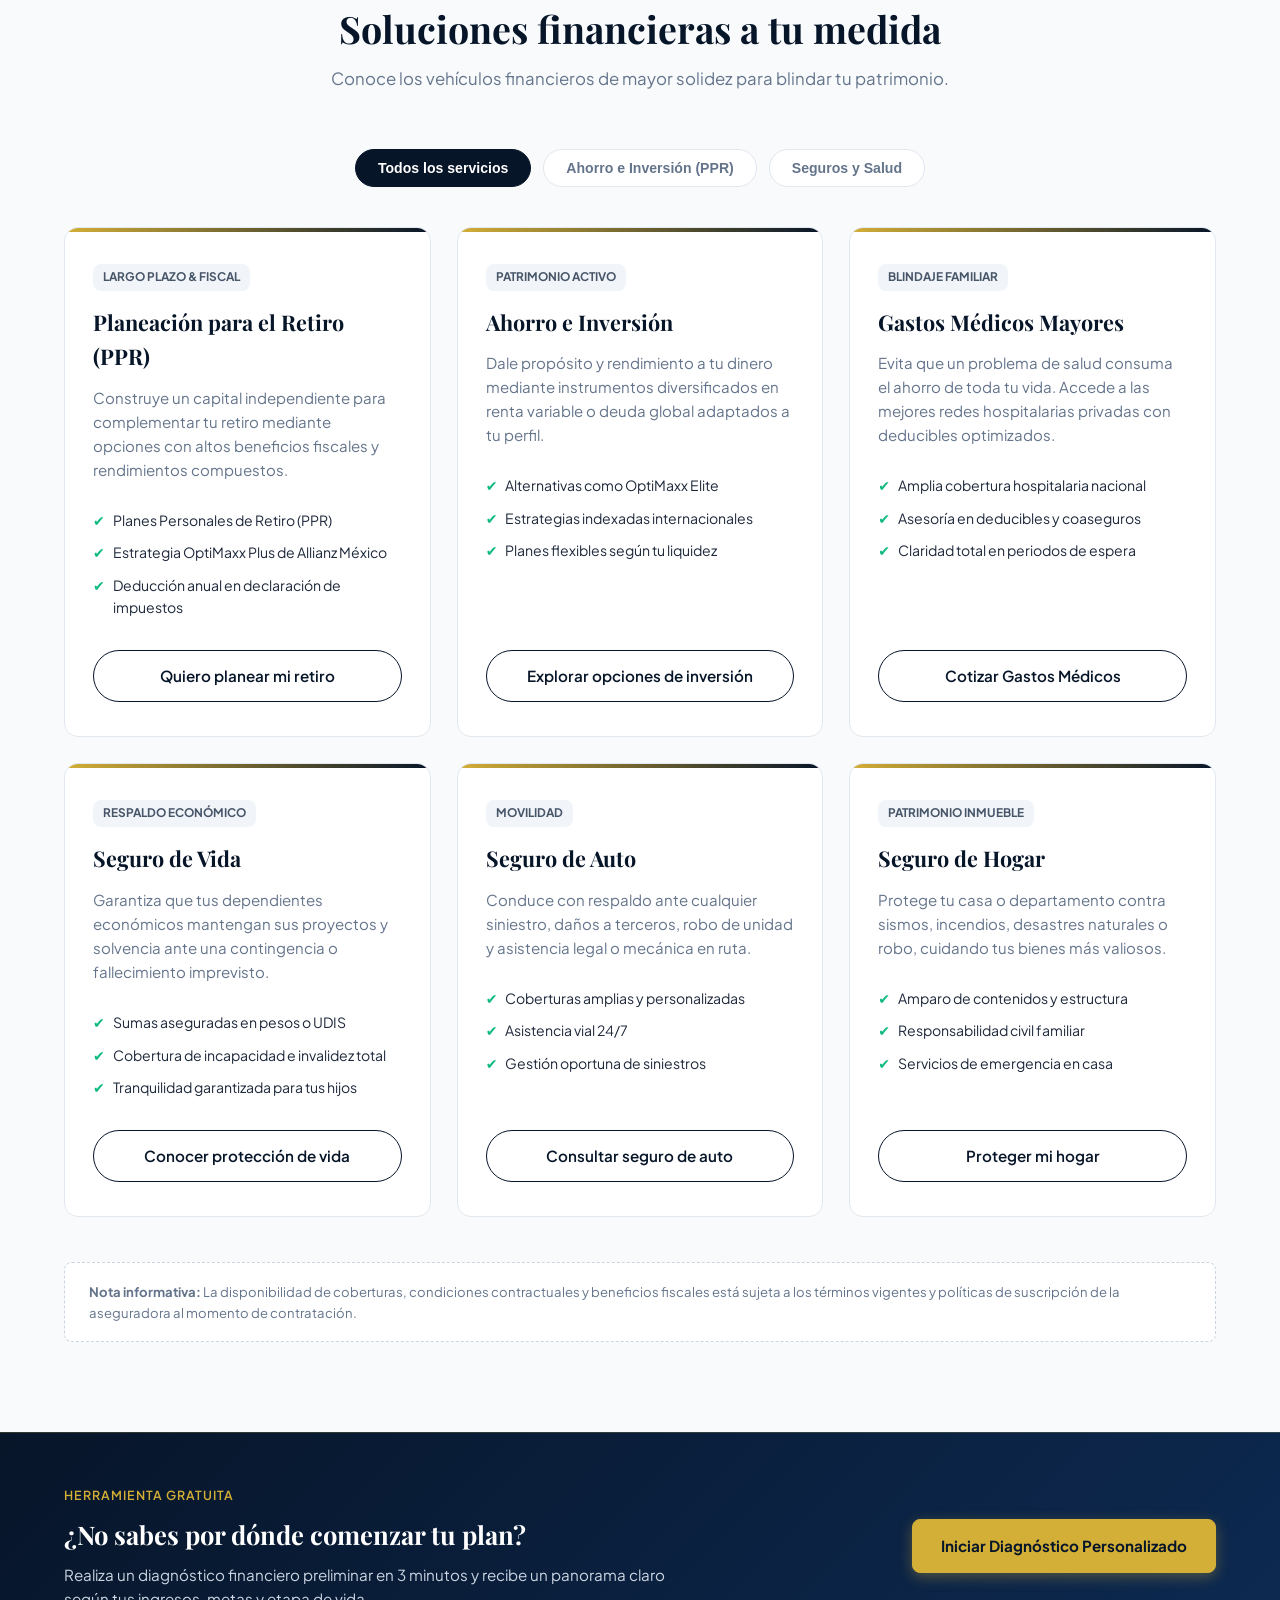
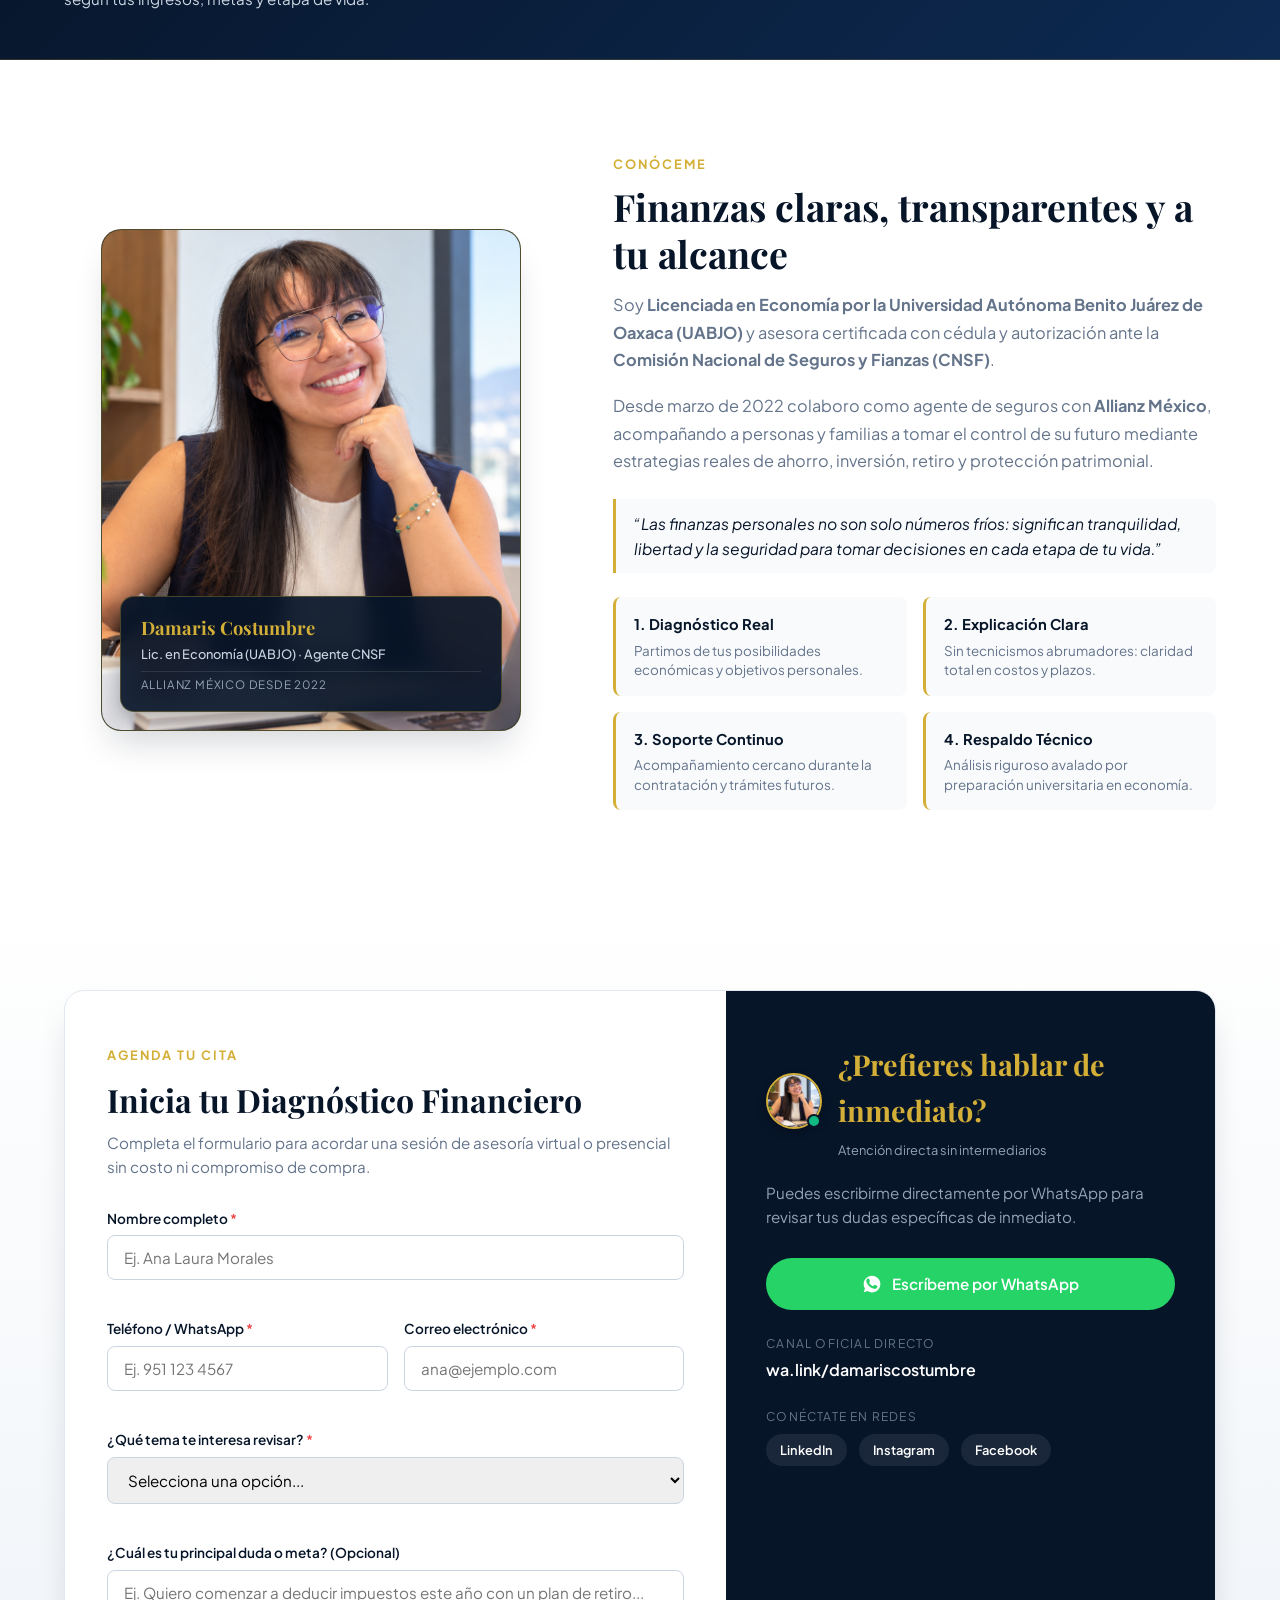
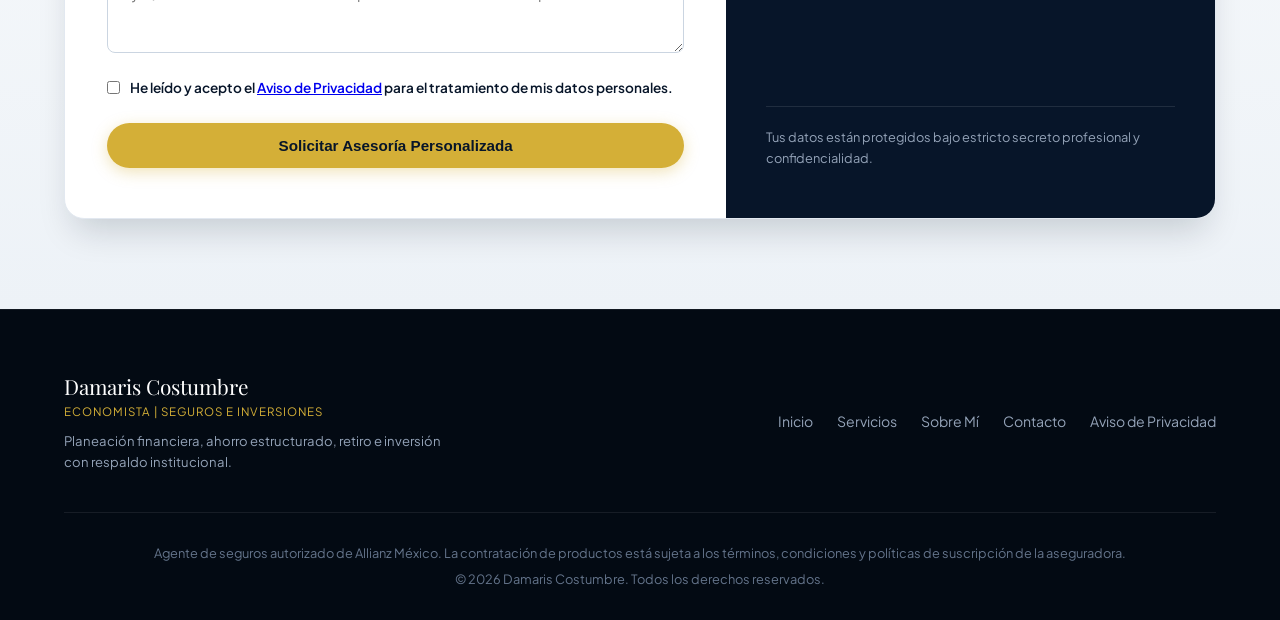
==== commit 98b6bed4: "agregando el checkup financiero a la pagina principal" ====
--- a/index.html
+++ b/index.html
@@ -315,18 +315,18 @@
     </section>
 
     <!-- BANNER DIAGNÓSTICO FINANCIERO -->
-    <section class="diagnostic-banner">
-    <div class="container diagnostic-content">
-        <div class="diagnostic-text">
-        <span class="diagnostic-tag">Herramienta Gratuita</span>
-        <h3>¿No sabes por dónde comenzar tu plan?</h3>
-        <p>Realiza un diagnóstico financiero preliminar en 3 minutos y recibe un panorama claro según tus ingresos, metas y etapa de vida.</p>
-        </div>
-        <div class="diagnostic-action">
-        <a href="diagnostico.html" class="btn btn-accent" target="_blank">Iniciar Diagnóstico Personalizado</a>
-        </div>
+<section class="diagnostic-banner">
+  <div class="container diagnostic-content">
+    <div class="diagnostic-text">
+      <span class="diagnostic-tag">HERRAMIENTA GRATUITA</span>
+      <h3>¿No sabes por dónde comenzar tu plan?</h3>
+      <p>Realiza un diagnóstico financiero preliminar en 3 minutos y recibe un panorama claro según tus ingresos, metas y etapa de vida.</p>
     </div>
-    </section>
+    <div class="diagnostic-action">
+      <a href="/dianostico/index.html" class="btn-accent" target="_blank">Iniciar Diagnóstico Personalizado</a>
+    </div>
+  </div>
+</section>
 
     <!-- 4. SOBRE MÍ CON FOTOGRAFÍA ESTRATÉGICA -->
     <section id="sobre-mi" class="section" aria-labelledby="about-heading">
--- a/styles.css
+++ b/styles.css
@@ -600,6 +600,84 @@
 }
 
 /* ==========================================================================
+   BANNER DE DIAGNÓSTICO (ESTRUCTURA Y BOTÓN)
+   ========================================================================== */
+.diagnostic-banner {
+  background: linear-gradient(135deg, var(--primary) 0%, #0d2a52 100%);
+  padding: 48px 0;
+  border-top: 1px solid rgba(212, 175, 55, 0.2);
+  border-bottom: 1px solid rgba(212, 175, 55, 0.2);
+  color: var(--white);
+}
+
+.diagnostic-content {
+  display: flex;
+  align-items: center;
+  justify-content: space-between;
+  gap: 32px;
+}
+
+.diagnostic-tag {
+  color: var(--accent);
+  text-transform: uppercase;
+  font-size: 0.78rem;
+  letter-spacing: 1px;
+  font-weight: 600;
+  display: inline-block;
+  margin-bottom: 8px;
+}
+
+.diagnostic-text h3 {
+  font-family: var(--font-heading);
+  font-size: 1.6rem;
+  margin-bottom: 8px;
+  color: var(--white);
+}
+
+.diagnostic-text p {
+  color: #cbd5e1;
+  font-size: 0.95rem;
+  margin-bottom: 0;
+  max-width: 620px;
+}
+
+/* Botón dorado con alto contraste */
+.diagnostic-action .btn-accent {
+  display: inline-block;
+  background-color: #d4af37;
+  color: #071529;
+  padding: 14px 28px;
+  border-radius: 8px;
+  font-weight: 700;
+  font-size: 0.95rem;
+  text-decoration: none;
+  border: 1px solid #d4af37;
+  transition: all 0.3s ease;
+  white-space: nowrap;
+  box-shadow: 0 4px 14px rgba(212, 175, 55, 0.35);
+}
+
+.diagnostic-action .btn-accent:hover {
+  background-color: #f3cf55;
+  border-color: #f3cf55;
+  color: #071529;
+  transform: translateY(-2px);
+  box-shadow: 0 6px 20px rgba(212, 175, 55, 0.45);
+}
+
+.diagnostic-action .btn-accent:active {
+  transform: translateY(0);
+}
+
+/* Adaptabilidad a móviles */
+@media (max-width: 768px) {
+  .diagnostic-content {
+    flex-direction: column;
+    text-align: center;
+  }
+}
+
+/* ==========================================================================
    9. SOBRE MÍ (CON TARJETA DE FOTO Y DISTRIBUCIÓN)
    ========================================================================== */
 .about-layout {
